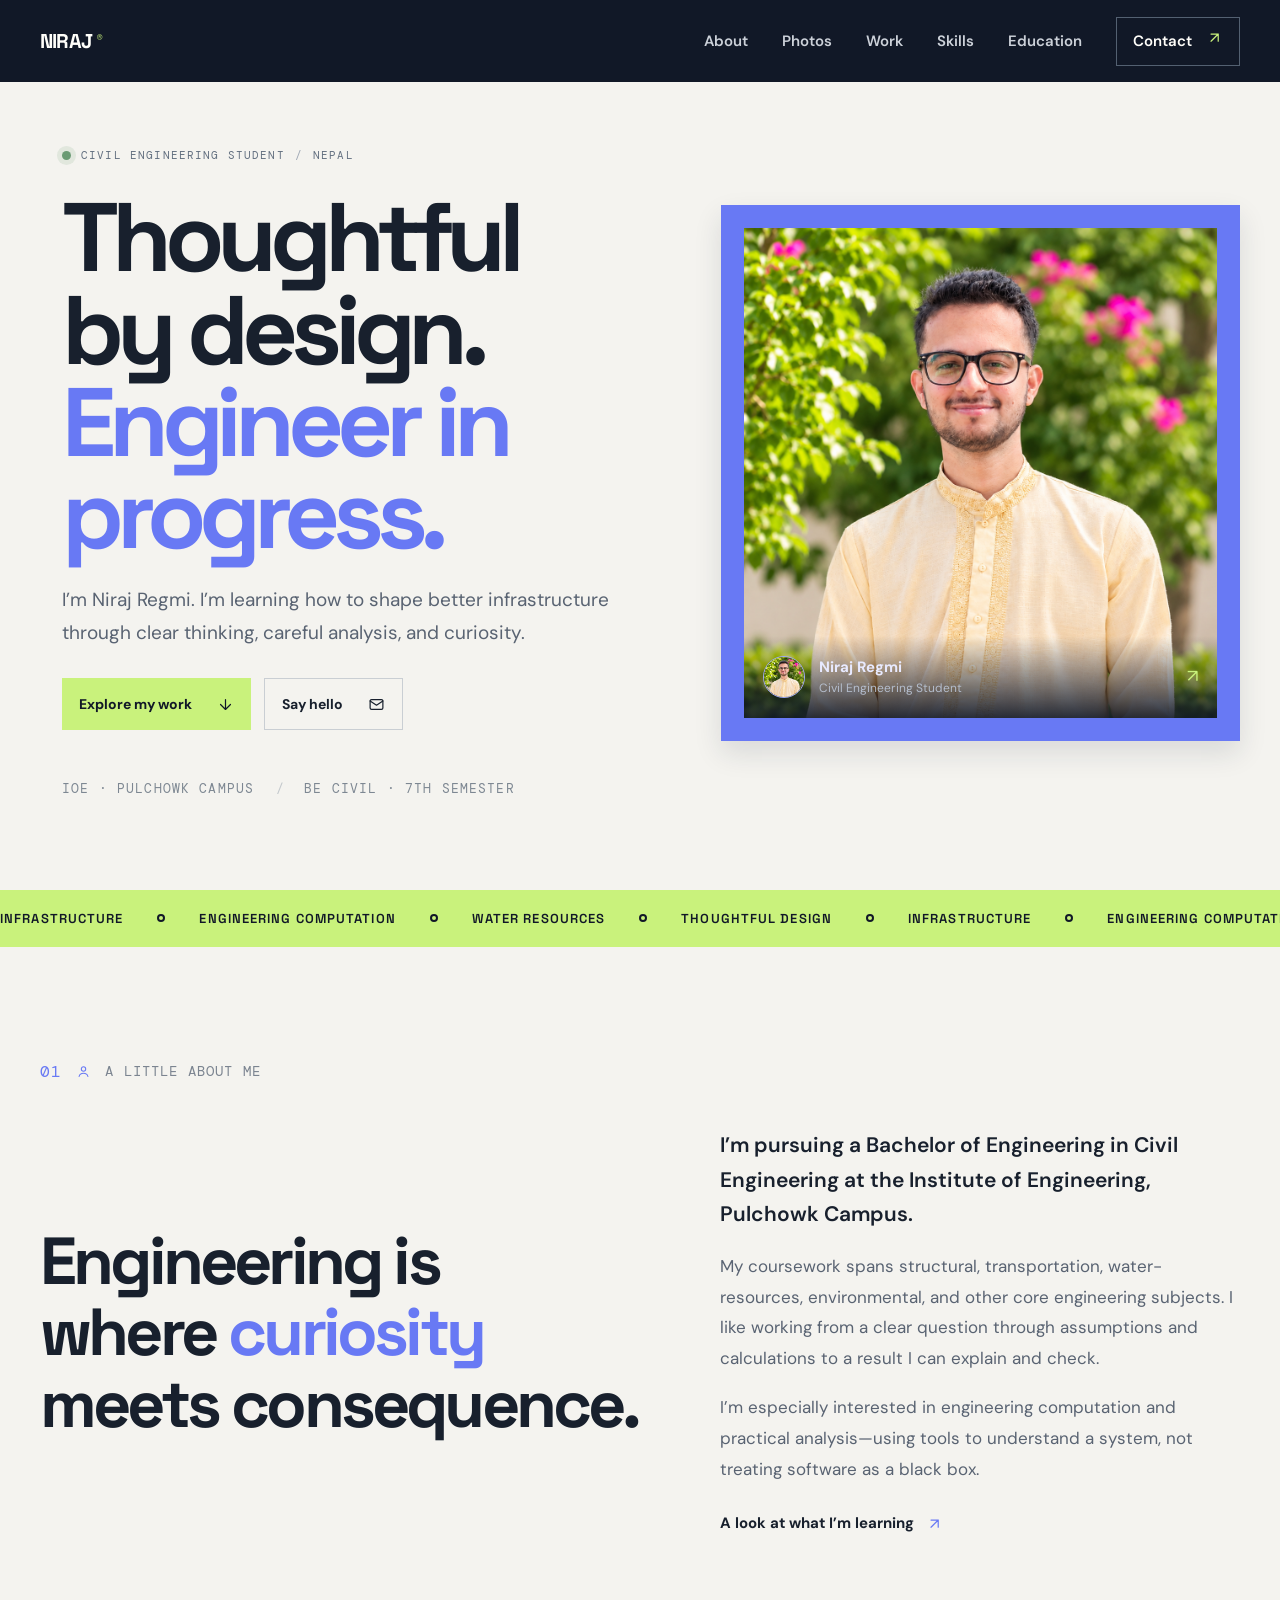
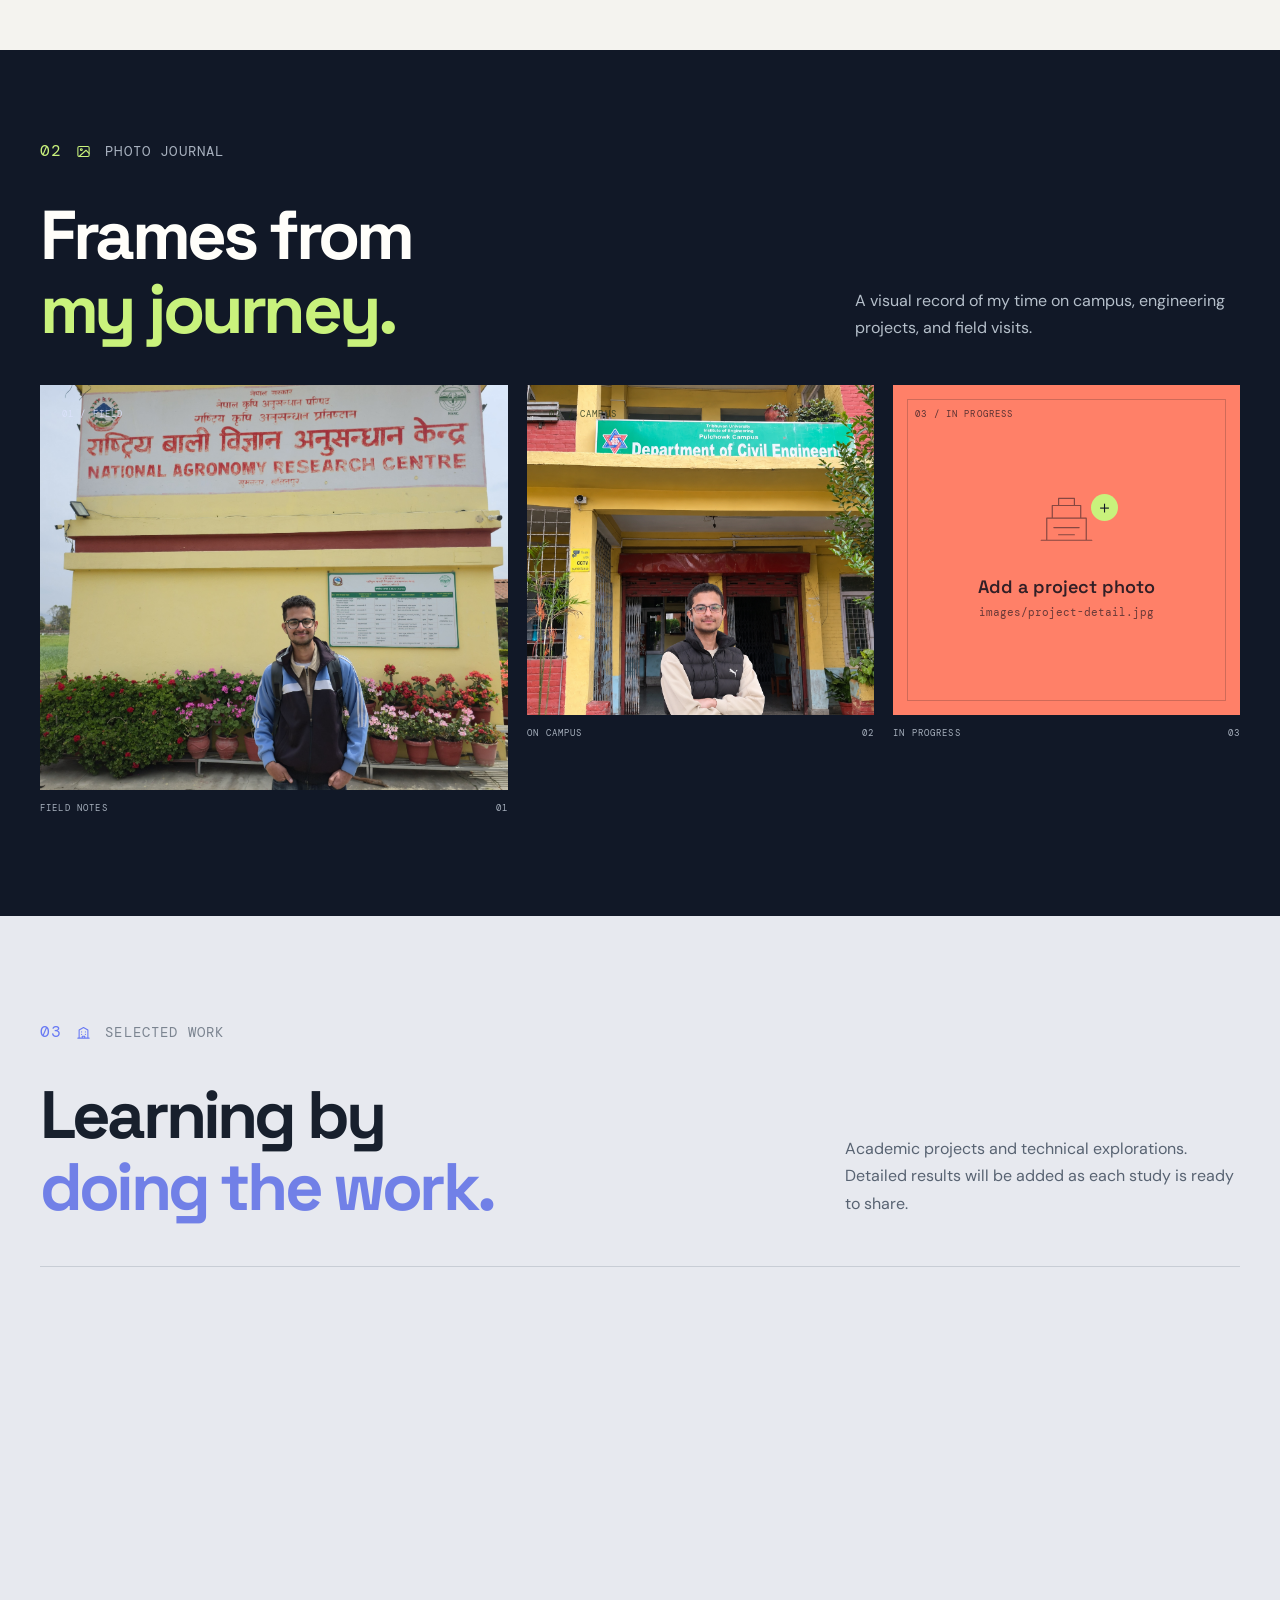
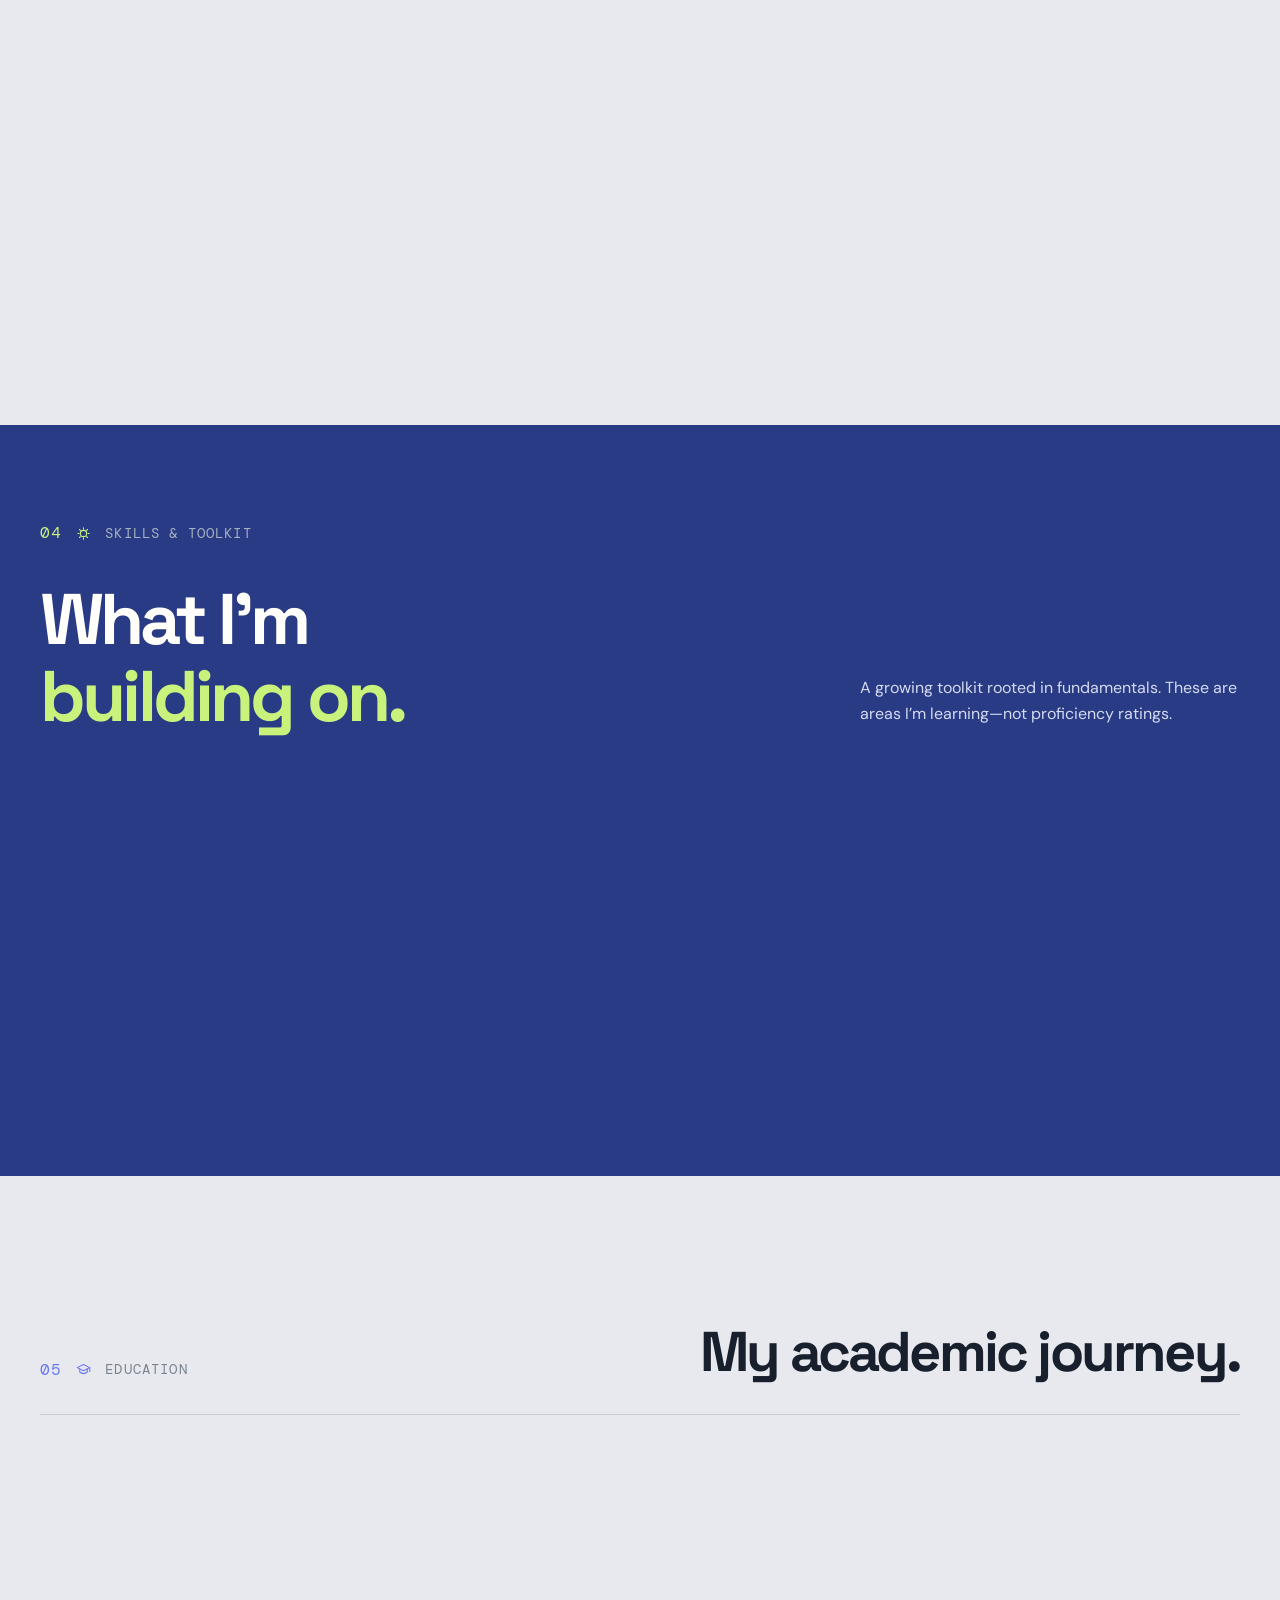
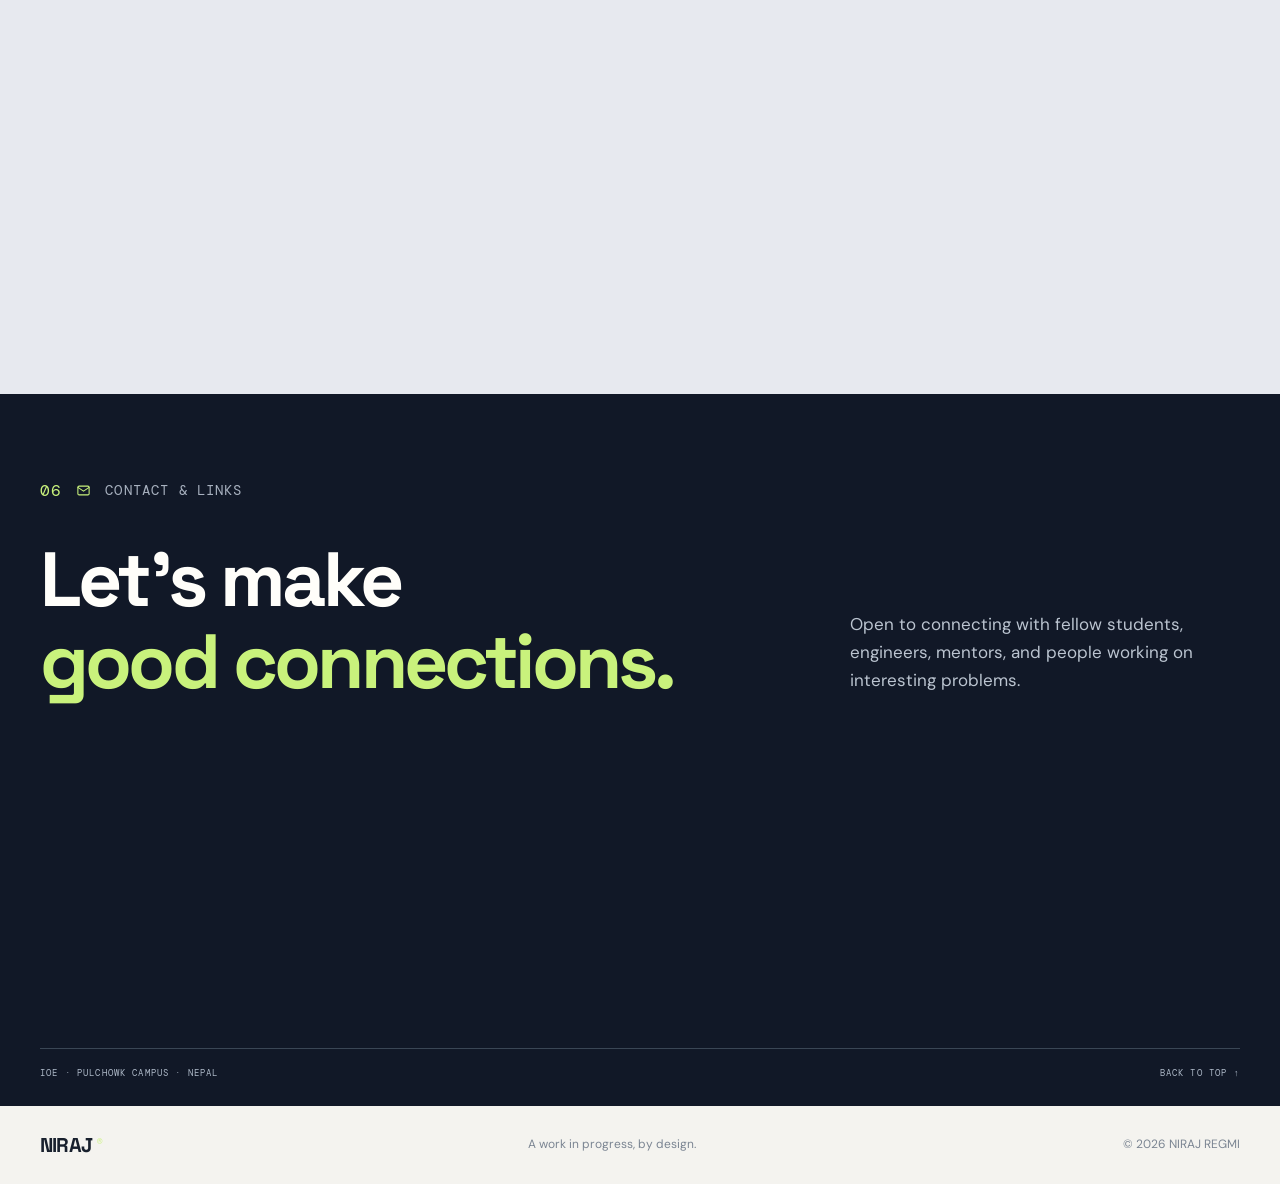
==== index.html @ 00087b4b "CV status corrected" ====
<!doctype html>
<html lang="en">
<head>
  <meta charset="utf-8">
  <meta name="viewport" content="width=device-width, initial-scale=1">
  <meta name="theme-color" content="#111827">
  <meta name="description" content="Niraj Regmi — Civil Engineering undergraduate at IOE Pulchowk Campus. Explore his studies, skills, and engineering interests.">
  <title>Niraj Regmi — Civil Engineering Portfolio</title>
  <link rel="preconnect" href="https://fonts.googleapis.com">
  <link rel="preconnect" href="https://fonts.gstatic.com" crossorigin>
  <link href="https://fonts.googleapis.com/css2?family=DM+Mono:wght@400;500&family=DM+Sans:wght@400;500;600;700&family=Space+Grotesk:wght@400;500;600;700&display=swap" rel="stylesheet">
  <link rel="stylesheet" href="style.css">
</head>
<body>
  <header class="site-header">
    <nav class="nav shell" aria-label="Main navigation">
      <a class="brand" href="#top" aria-label="Niraj Regmi home">NIRAJ<span>®</span></a>
      <button class="menu-toggle" type="button" aria-label="Open navigation" aria-expanded="false" aria-controls="nav-links">
        <span></span><span></span>
      </button>
      <div class="nav-links" id="nav-links">
        <a href="#about">About</a>
        <a href="#photos">Photos</a>
        <a href="#work">Work</a>
        <a href="#skills">Skills</a>
        <a href="#education">Education</a>
        <a class="nav-contact" href="#contact">Contact
          <svg class="ui-icon" viewBox="0 0 24 24" aria-hidden="true" focusable="false"><path d="M7 17 17 7M7 7h10v10"/></svg>
        </a>
      </div>
    </nav>
  </header>

  <main id="top">
    <section class="hero shell">
      <div class="hero-content">
        <p class="eyebrow"><span class="availability-dot"></span> CIVIL ENGINEERING STUDENT <span class="eyebrow-slash">/</span> NEPAL</p>
        <h1>Thoughtful<br>by design.<br><span>Engineer in<br>progress.</span></h1>
        <p class="hero-description">I’m Niraj Regmi. I’m learning how to shape better infrastructure through clear thinking, careful analysis, and curiosity.</p>
        <div class="hero-buttons">
          <a class="button button-accent" href="#work">Explore my work
            <svg class="ui-icon" viewBox="0 0 24 24" aria-hidden="true" focusable="false"><path d="M12 5v14m-7-7 7 7 7-7"/></svg>
          </a>
          <a class="button button-outline" href="mailto:nirajregmi2035@gmail.com">Say hello
            <svg class="ui-icon" viewBox="0 0 24 24" aria-hidden="true" focusable="false"><rect x="3" y="5" width="18" height="14" rx="2"/><path d="m3 7 9 6 9-6"/></svg>
          </a>
        </div>
        <div class="hero-location"><span>IOE · PULCHOWK CAMPUS</span><span>BE CIVIL · 7TH SEMESTER</span></div>
      </div>

      <a class="portrait-card" href="#contact" aria-label="Contact Niraj Regmi">
        <div class="portrait-frame" data-photo-frame="portrait">
          <img class="portrait-image" data-photo="portrait" alt="Portrait of Niraj Regmi">
          <div class="portrait-art" aria-hidden="true">
            <svg viewBox="0 0 360 420" fill="none" xmlns="http://www.w3.org/2000/svg">
              <circle cx="180" cy="142" r="67" stroke="currentColor" stroke-width="2"/>
              <path d="M75 354C83 278 123 240 180 240C237 240 277 278 285 354" stroke="currentColor" stroke-width="2"/>
              <path d="M55 355H305" stroke="currentColor" stroke-opacity=".35"/>
              <path d="M180 44V17M180 403V376M82 142H55M305 142H278" stroke="#C9F27C" stroke-width="2"/>
              <circle cx="180" cy="142" r="94" stroke="currentColor" stroke-opacity=".18"/>
              <path d="M104 311L256 311M118 281L242 281" stroke="currentColor" stroke-opacity=".35"/>
            </svg>
          </div>
          <div class="portrait-caption">
            <img class="portrait-avatar" data-avatar alt="" aria-hidden="true">
            <span class="portrait-initials">NR</span>
            <div><strong data-photo-caption-title>Put your photo here</strong><small data-photo-caption-description>Replace this frame with your portrait</small></div>
            <span class="caption-arrow" aria-hidden="true">↗</span>
          </div>
        </div>
        <div class="portrait-footer" aria-hidden="true"></div>
      </a>
    </section>

    <section class="ticker" aria-label="Areas of interest">
      <div class="ticker-track">
        <span>INFRASTRUCTURE</span><i></i><span>ENGINEERING COMPUTATION</span><i></i><span>WATER RESOURCES</span><i></i><span>THOUGHTFUL DESIGN</span><i></i><span>INFRASTRUCTURE</span><i></i><span>ENGINEERING COMPUTATION</span><i></i>
      </div>
    </section>

    <section class="section about-section shell" id="about">
      <div class="section-kicker"><span>01</span><svg class="ui-icon section-kicker-icon" viewBox="0 0 24 24" aria-hidden="true" focusable="false"><circle cx="12" cy="8" r="3.5"/><path d="M5 20c.7-3.4 3.1-5.2 7-5.2s6.3 1.8 7 5.2"/></svg> A LITTLE ABOUT ME</div>
      <div class="about-grid">
        <h2>Engineering is<br>where <span>curiosity</span><br>meets consequence.</h2>
        <div class="about-copy">
          <p class="about-lead">I’m pursuing a Bachelor of Engineering in Civil Engineering at the Institute of Engineering, Pulchowk Campus.</p>
          <p>My coursework spans structural, transportation, water-resources, environmental, and other core engineering subjects. I like working from a clear question through assumptions and calculations to a result I can explain and check.</p>
          <p>I’m especially interested in engineering computation and practical analysis—using tools to understand a system, not treating software as a black box.</p>
          <a class="text-link" href="#skills">A look at what I’m learning
            <svg class="ui-icon" viewBox="0 0 24 24" aria-hidden="true" focusable="false"><path d="M7 7h10v10M17 7 7 17"/></svg>
          </a>
        </div>
      </div>
    </section>

    <section class="photo-section" id="photos">
      <div class="shell photo-section-inner">
        <div class="section-kicker section-kicker-light"><span>02</span><svg class="ui-icon section-kicker-icon" viewBox="0 0 24 24" aria-hidden="true" focusable="false"><rect x="3" y="4" width="18" height="16" rx="2"/><circle cx="8.5" cy="9" r="1.5"/><path d="m21 15-5-5L5 20"/></svg> PHOTO JOURNAL</div>
        <div class="photo-heading">
          <h2>Frames from<br><em>my journey.</em></h2>
          <p>A visual record of my time on campus, engineering projects, and field visits.</p>
        </div>
        <div class="photo-grid">
          <figure class="photo-slot photo-slot-large">
            <div class="photo-placeholder photo-blue">
              <img class="gallery-image" data-photo="field" alt="Civil engineering field or site visit">
              <span class="slot-number">01 / FIELD</span>
              <svg viewBox="0 0 100 100" aria-hidden="true"><path d="M18 72h64M28 72V45l22-17 22 17v27M39 72V54h22v18" /><circle cx="72" cy="32" r="8" /></svg>
              <span class="add-photo">＋</span>
              <strong>Add a field or site photo</strong>
              <small>images/field-visit.jpg</small>
            </div>
            <figcaption><span>FIELD NOTES</span><span>01</span></figcaption>
          </figure>
          <figure class="photo-slot">
            <div class="photo-placeholder photo-lime">
              <img class="gallery-image" data-photo="campus" alt="Pulchowk Campus">
              <span class="slot-number">02 / CAMPUS</span>
              <svg viewBox="0 0 100 100" aria-hidden="true"><path d="M16 42 50 22l34 20M23 43v34h54V43M38 77V53h24v24M31 49h.1M69 49h.1" /></svg>
              <span class="add-photo">＋</span>
              <strong>Add a campus photo</strong>
              <small>images/campus.jpg</small>
            </div>
            <figcaption><span>ON CAMPUS</span><span>02</span></figcaption>
          </figure>
          <figure class="photo-slot">
            <div class="photo-placeholder photo-coral">
              <img class="gallery-image" data-photo="project" alt="Civil engineering project in progress">
              <span class="slot-number">03 / IN PROGRESS</span>
              <svg viewBox="0 0 100 100" aria-hidden="true"><path d="M18 75h64M25 75V47h50v28M32 47V31h36v16M40 31v-9h20v9M34 59h32M40 68h20" /></svg>
              <span class="add-photo">＋</span>
              <strong>Add a project photo</strong>
              <small>images/project-detail.jpg</small>
            </div>
            <figcaption><span>IN PROGRESS</span><span>03</span></figcaption>
          </figure>
        </div>
      </div>
    </section>

    <section class="work-section" id="work">
      <div class="section shell">
        <div class="section-kicker"><span>03</span><svg class="ui-icon section-kicker-icon" viewBox="0 0 24 24" aria-hidden="true" focusable="false"><path d="M3 21h18M5 21V8l7-4 7 4v13M9 11h.01M15 11h.01M9 15h.01M15 15h.01M10 21v-3h4v3"/></svg> SELECTED WORK</div>
        <div class="work-heading">
          <h2>Learning by<br><span>doing the work.</span></h2>
          <p>Academic projects and technical explorations. Detailed results will be added as each study is ready to share.</p>
        </div>
        <div class="project-list" id="project-list"></div>
      </div>
    </section>

    <section class="skills-section" id="skills">
      <div class="shell skills-inner">
        <div class="section-kicker section-kicker-light"><span>04</span><svg class="ui-icon section-kicker-icon" viewBox="0 0 24 24" aria-hidden="true" focusable="false"><path d="M12 3v2m0 14v2M3 12h2m14 0h2M5.6 5.6 7 7m10 10 1.4 1.4m0-12.8L17 7M7 17l-1.4 1.4"/><circle cx="12" cy="12" r="5"/></svg> SKILLS &amp; TOOLKIT</div>
        <div class="skills-heading">
          <h2>What I’m<br><em>building on.</em></h2>
          <p>A growing toolkit rooted in fundamentals. These are areas I’m learning—not proficiency ratings.</p>
        </div>
        <div class="skills-grid">
          <article class="skill-card"><span class="skill-index">01 / DISCIPLINES</span><h3><svg class="ui-icon" viewBox="0 0 24 24" aria-hidden="true" focusable="false"><path d="M3 21h18M5 21V8l7-4 7 4v13M9 11h.01M15 11h.01M9 15h.01M15 15h.01M10 21v-3h4v3"/></svg>Engineering</h3><ul><li>Structural</li><li>Transportation</li><li>Hydrology &amp; water supply</li><li>Environmental</li><li>Surveying</li></ul></article>
          <article class="skill-card"><span class="skill-index">02 / DIGITAL</span><h3><svg class="ui-icon" viewBox="0 0 24 24" aria-hidden="true" focusable="false"><rect x="3" y="4" width="18" height="13" rx="2"/><path d="M8 21h8m-4-4v4M7 8h10"/></svg>Tools &amp; computation</h3><ul><li>Python fundamentals</li><li>Numerical methods</li><li>Excel</li><li>Data handling &amp; graphs</li></ul></article>
          <article class="skill-card"><span class="skill-index">03 / PRACTICE</span><h3><svg class="ui-icon" viewBox="0 0 24 24" aria-hidden="true" focusable="false"><path d="M4 4h16v16H4zM8 8h8M8 12h8M8 16h4"/></svg>Analysis &amp; communication</h3><ul><li>Engineering calculations</li><li>Problem-solving workflows</li><li>Technical &amp; lab reports</li><li>LaTeX</li></ul></article>
        </div>
      </div>
    </section>

    <section class="education-section" id="education">
      <div class="education-content shell">
        <div class="education-heading">
          <div class="section-kicker"><span>05</span><svg class="ui-icon section-kicker-icon" viewBox="0 0 24 24" aria-hidden="true" focusable="false"><path d="m2 9 10-5 10 5-10 5L2 9Z"/><path d="M6 11v5c3.5 3 8.5 3 12 0v-5M22 9v6"/></svg> EDUCATION</div>
          <h2>My academic journey.</h2>
        </div>
        <div class="education-list">
          <article class="education-row">
            <span class="education-mark mark-ioe" aria-hidden="true">IOE</span>
            <div class="education-details">
              <h3>Institute of Engineering (IOE), Pulchowk Campus</h3>
              <p>Bachelor of Engineering (BE), Civil Engineering</p>
              <span class="education-school">Tribhuvan University · Nepal</span>
              <span class="education-tag">ENGINEERING</span>
            </div>
            <span class="education-date">DEC 2023 — PRESENT</span>
          </article>
          <article class="education-row">
            <span class="education-mark mark-arniko" aria-hidden="true">NEB</span>
            <div class="education-details">
              <h3>Arniko College, Biratnagar</h3>
              <p>+2 Science · Computer Science</p>
              <span class="education-school">Grade: A+ · GPA: 3.86/4.00</span>
            </div>
            <span class="education-date">2021 — 2023</span>
          </article>
          <article class="education-row">
            <span class="education-mark mark-modern" aria-hidden="true">NEB</span>
            <div class="education-details">
              <h3>Modern Era English School</h3>
              <p>Secondary Education Examination (SEE)</p>
              <span class="education-school">Grade: A+ · GPA: 4.00/4.00</span>
            </div>
            <span class="education-date">CLASS OF 2021</span>
          </article>
        </div>
      </div>
    </section>

    <section class="contact-section" id="contact">
      <div class="shell contact-inner">
        <div class="section-kicker section-kicker-light"><span>06</span><svg class="ui-icon section-kicker-icon" viewBox="0 0 24 24" aria-hidden="true" focusable="false"><rect x="3" y="5" width="18" height="14" rx="2"/><path d="m3 7 9 6 9-6"/></svg> CONTACT &amp; LINKS</div>
        <div class="contact-heading">
          <h2>Let’s make<br><em>good connections.</em></h2>
          <p>Open to connecting with fellow students, engineers, mentors, and people working on interesting problems.</p>
        </div>
        <div class="contact-grid">
          <a class="contact-card email-card" href="mailto:nirajregmi2035@gmail.com">
            <svg class="ui-icon contact-icon" viewBox="0 0 24 24" aria-hidden="true" focusable="false"><rect x="3" y="5" width="18" height="14" rx="2"/><path d="m3 7 9 6 9-6"/></svg>
            <span class="contact-kind">EMAIL ME</span><strong>nirajregmi2035@gmail.com</strong><span class="contact-arrow" aria-hidden="true">↗</span>
          </a>
          <a class="contact-card link-slot" data-profile-link="linkedin" aria-disabled="true">
            <svg class="ui-icon ui-icon-filled contact-icon contact-icon-linkedin" viewBox="0 0 24 24" aria-hidden="true" focusable="false"><path d="M20.45 20.45h-3.56v-5.57c0-1.33-.02-3.04-1.85-3.04-1.85 0-2.13 1.44-2.13 2.94v5.67H9.35V9h3.42v1.56h.05c.48-.9 1.64-1.85 3.38-1.85 3.61 0 4.28 2.37 4.28 5.46v6.28ZM5.34 7.43a2.06 2.06 0 1 1 0-4.12 2.06 2.06 0 0 1 0 4.12ZM7.12 20.45H3.56V9h3.56v11.45ZM22.22 0H1.77C.79 0 0 .77 0 1.72v20.56C0 23.23.79 24 1.77 24h20.44c.98 0 1.78-.77 1.78-1.72V1.72C24 .77 23.2 0 22.22 0Z"/></svg>
            <span class="contact-kind">LINKEDIN</span><strong>Niraj Regmi</strong><small>Open LinkedIn profile</small>
            <span class="contact-arrow" aria-hidden="true"><svg class="ui-icon" viewBox="0 0 24 24" focusable="false"><path d="M7 17 17 7M7 7h10v10"/></svg></span>
          </a>
          <a class="contact-card link-slot" data-profile-link="facebook" aria-disabled="true">
            <svg class="ui-icon ui-icon-filled contact-icon contact-icon-facebook" viewBox="0 0 24 24" aria-hidden="true" focusable="false"><path d="M13.5 21v-8.2h2.8l.4-3.2h-3.2V7.5c0-.9.3-1.5 1.6-1.5h1.7V3.1c-.3 0-1.4-.1-2.6-.1-2.6 0-4.4 1.6-4.4 4.5V9.9H7v3h2.9V21h3.6Z"/></svg>
            <span class="contact-kind">FACEBOOK</span><strong>Niraj Regmi</strong><small>Open Facebook profile</small>
            <span class="contact-arrow" aria-hidden="true"><svg class="ui-icon" viewBox="0 0 24 24" focusable="false"><path d="M7 17 17 7M7 7h10v10"/></svg></span>
          </a>
          <a class="contact-card link-slot" data-profile-link="resume" aria-disabled="true">
            <svg class="ui-icon contact-icon" viewBox="0 0 24 24" aria-hidden="true" focusable="false"><path d="M6 3h8l4 4v14H6z"/><path d="M14 3v5h5M9 13h6m-6 4h6"/></svg>
            <span class="contact-kind">RESUME / CV</span><strong>Coming soon</strong><small>My CV is currently in progress</small>
            <span class="contact-arrow" aria-hidden="true"><svg class="ui-icon" viewBox="0 0 24 24" focusable="false"><path d="M7 17 17 7M7 7h10v10"/></svg></span>
          </a>
        </div>
        <div class="contact-bottom"><span>IOE · PULCHOWK CAMPUS · NEPAL</span><a href="#top">BACK TO TOP ↑</a></div>
      </div>
    </section>
  </main>

  <footer class="footer shell">
    <a class="brand" href="#top">NIRAJ<span>®</span></a>
    <span>A work in progress, by design.</span>
    <span>© <span id="year"></span> NIRAJ REGMI</span>
  </footer>

  <dialog class="project-dialog" id="project-dialog" aria-labelledby="dialog-title">
    <button class="dialog-close" type="button" aria-label="Close project details">×</button>
    <span class="dialog-kicker" id="dialog-category">PROJECT</span>
    <h2 id="dialog-title"></h2>
    <p id="dialog-description"></p>
    <div class="dialog-details" id="dialog-details"></div>
    <p class="dialog-note">This is an academic portfolio category. Supporting documents and verified project details will be added when ready.</p>
  </dialog>
  <dialog class="photo-dialog" id="photo-dialog" aria-label="Photo viewer">
    <button class="dialog-close photo-dialog-close" type="button" aria-label="Close photo viewer">×</button>
    <div class="photo-dialog-content">
      <img id="photo-dialog-image" alt="">
      <a id="photo-original-link" href="" target="_blank" rel="noopener noreferrer">Open original at full size ↗</a>
    </div>
  </dialog>
  <script src="portfolio-data.js"></script>
  <script src="script.js"></script>
</body>
</html>
---- style.css ----
:root {
  color-scheme: light;
  --paper: #f4f3ef;
  --white: #fffefa;
  --ink: #18202d;
  --muted: #596372;
  --line: #d7dbe0;
  --night: #111827;
  --night-soft: #1c2637;
  --blue: #6879f4;
  --lime: #c9f27c;
  --coral: #ff8068;
  --sans: "DM Sans", sans-serif;
  --display: "Space Grotesk", sans-serif;
  --mono: "DM Mono", monospace;
}

* { box-sizing: border-box; }
html { scroll-behavior: smooth; scroll-padding-top: 78px; }
body { margin: 0; color: var(--ink); background: var(--paper); font: 18px/1.65 var(--sans); }
a { color: inherit; text-decoration: none; }
button { font: inherit; }
.ui-icon { width: 1.15em; height: 1.15em; flex: 0 0 auto; fill: none; stroke: currentColor; stroke-width: 1.7; stroke-linecap: round; stroke-linejoin: round; }
.ui-icon-filled { fill: currentColor; stroke: none; }
::selection { color: var(--night); background: var(--lime); }
.shell { width: min(1240px, calc(100% - 80px)); margin-inline: auto; }

.site-header { position: sticky; z-index: 20; top: 0; height: 82px; color: var(--white); background: var(--night); }
.nav { display: flex; height: 100%; align-items: center; justify-content: space-between; }
.brand { font: 700 20px/1 var(--display); letter-spacing: -.8px; }
.brand span { margin-left: 5px; color: var(--lime); font: 500 9px var(--mono); vertical-align: top; }
.nav-links { display: flex; align-items: center; gap: 34px; font-size: 15px; font-weight: 600; }
.nav-links > a:not(.nav-contact) { color: #ccd1d9; transition: color .2s ease; }
.nav-links > a:not(.nav-contact):hover { color: var(--lime); }
.nav-contact { padding: 11px 16px; border: 1px solid #536071; transition: background .2s ease, color .2s ease; }
.nav-contact .ui-icon { margin-left: 10px; color: var(--lime); }
.nav-contact:hover { color: var(--night); background: var(--lime); }
.menu-toggle { display: none; }

.hero { position: relative; display: grid; min-height: 715px; grid-template-columns: 1fr .83fr; align-items: center; gap: 55px; padding-top: 64px; padding-bottom: 90px; }
.hero-content { padding-left: 22px; }
.eyebrow, .hero-location, .section-kicker, .slot-number, .photo-slot figcaption, .project-number, .project-type, .skill-index, .education-date, .contact-kind, .contact-bottom { font-family: var(--mono); letter-spacing: 1.15px; }
.eyebrow { display: flex; flex-wrap: wrap; align-items: center; gap: 10px; margin: 0; color: #637080; font-size: 11px; }
.availability-dot { width: 9px; height: 9px; border-radius: 50%; background: #6b9b74; box-shadow: 0 0 0 5px rgba(107, 155, 116, .14); }
.eyebrow-slash { color: #a0a9b5; }
.hero h1 { margin: 27px 0 22px; font: 700 clamp(63px, 7.6vw, 101px)/.95 var(--display); letter-spacing: -7.2px; }
.hero h1 span { color: var(--blue); }
.hero-description { max-width: 555px; color: var(--muted); font-size: 19px; line-height: 1.75; }
.hero-buttons { display: flex; flex-wrap: wrap; gap: 13px; margin-top: 29px; }
.button { display: inline-flex; min-height: 52px; align-items: center; justify-content: space-between; gap: 25px; padding: 13px 17px; font-size: 14px; font-weight: 700; transition: background .2s, color .2s, transform .2s; }
.button .ui-icon { width: 17px; height: 17px; }
.button-accent { color: var(--night); background: var(--lime); }
.button-accent:hover { transform: translateY(-2px); background: #d7ffa0; }
.button-outline { border: 1px solid #c9ced3; }
.button-outline:hover { color: var(--white); background: var(--night); }
.hero-location { display: flex; flex-wrap: wrap; gap: 22px; margin-top: 48px; color: #7d8792; font-size: 13px; }
.hero-location span + span::before { margin-right: 19px; color: #c3c8cc; content: "/"; }
.portrait-card { --portrait-gutter: 23px; position: relative; display: block; padding: var(--portrait-gutter) var(--portrait-gutter) 0; background: var(--blue); box-shadow: 0 12px 26px rgba(27, 38, 58, .12); transition: transform .3s ease, box-shadow .3s ease; }
.portrait-card:hover { transform: translateY(-7px) rotateX(1deg); box-shadow: 0 24px 42px rgba(27, 38, 58, .23); }
.portrait-card:focus-visible { outline: 3px solid var(--night); outline-offset: 5px; }
.portrait-frame { position: relative; min-height: 490px; display: flex; flex-direction: column; overflow: hidden; color: #e8eaff; background: var(--night-soft); }
.portrait-image { position: absolute; z-index: 0; inset: 0; width: 100%; height: 100%; object-fit: cover; object-position: center top; opacity: 0; transition: opacity .25s ease, transform .55s ease; }
.portrait-frame.has-photo .portrait-image { opacity: 1; }
.portrait-card:hover .portrait-image { transform: scale(1.035); }
.portrait-art { position: relative; z-index: 1; height: 345px; display: grid; place-items: center; color: #7383ef; background-image: linear-gradient(rgba(179, 187, 255, .08) 1px, transparent 1px), linear-gradient(90deg, rgba(179, 187, 255, .08) 1px, transparent 1px); background-size: 27px 27px; }
.portrait-art svg { width: min(76%, 290px); height: 100%; }
.portrait-frame.has-photo .portrait-art { background: none; }
.portrait-frame.has-photo .portrait-art svg { visibility: hidden; }
.portrait-caption { position: relative; z-index: 1; }
.portrait-caption { display: flex; min-height: 82px; align-items: center; gap: 14px; margin-top: auto; padding: 12px 19px; background: #202b3d; }
.portrait-frame.has-photo .portrait-caption { background: linear-gradient(transparent, rgba(17, 24, 39, .9)); }
.portrait-initials, .portrait-avatar { width: 42px; height: 42px; display: grid; flex: 0 0 auto; place-items: center; border: 1px solid #9fa9f8; border-radius: 50%; }
.portrait-initials { color: var(--lime); font: 600 14px var(--display); }
.portrait-avatar { display: none; object-fit: cover; object-position: center top; }
.portrait-avatar.is-loaded { display: block; }
.portrait-avatar.is-loaded + .portrait-initials { display: none; }
.portrait-caption div { display: flex; flex: 1; flex-direction: column; }
.portrait-caption strong { font-size: 15px; }
.portrait-caption small { color: #b4bdcc; font-size: 12px; }
.caption-arrow { color: var(--lime); font-size: 18px; transition: transform .2s ease; }
.portrait-card:hover .caption-arrow { transform: translate(2px, -2px); }
.portrait-footer { height: var(--portrait-gutter); }

.ticker { overflow: hidden; color: var(--night); background: var(--lime); }
.ticker-track { display: flex; width: max-content; min-height: 57px; align-items: center; gap: 34px; animation: ticker-scroll 38s linear infinite; }
.ticker-track span { font: 600 13px var(--display); letter-spacing: 1.1px; }
.ticker-track i { width: 8px; height: 8px; border: 2px solid var(--night); border-radius: 50%; }
@keyframes ticker-scroll { to { transform: translateX(-50%); } }

.section { padding-top: 112px; padding-bottom: 112px; }
.section-kicker { display: flex; align-items: center; gap: 14px; color: #7b8490; font-size: 14px; }
.section-kicker span { color: var(--blue); font-size: 16px; }
.section-kicker-icon { width: 15px; height: 15px; color: var(--blue); }
.about-grid { display: grid; grid-template-columns: 1.08fr .92fr; gap: 70px; align-items: center; margin-top: 43px; }
.about-grid h2, .photo-heading h2, .work-heading h2, .skills-heading h2, .contact-heading h2 { margin: 0; font: 700 clamp(43px, 5.2vw, 68px)/1.07 var(--display); letter-spacing: -3.8px; }
.about-grid h2 span { color: var(--blue); }
.about-copy p { margin: 0 0 19px; color: var(--muted); font-size: 17px; line-height: 1.8; }
.about-copy .about-lead { color: var(--ink); font-size: 21px; font-weight: 600; line-height: 1.65; }
.text-link { display: inline-flex; gap: 12px; align-items: center; margin-top: 8px; color: var(--ink); font-size: 15px; font-weight: 700; }
.text-link .ui-icon { color: var(--blue); }

.photo-section { color: var(--white); background: var(--night); }
.photo-section-inner { padding-top: 88px; padding-bottom: 100px; }
.section-kicker-light { color: #a8b1bf; }
.section-kicker-light span { color: var(--lime); }
.section-kicker-light .section-kicker-icon { color: var(--lime); }
.photo-heading { display: flex; justify-content: space-between; gap: 40px; align-items: end; margin: 35px 0 38px; }
.photo-heading h2 { font-size: clamp(45px, 5.4vw, 70px); }
.photo-heading h2 em, .skills-heading h2 em, .contact-heading h2 em { color: var(--lime); font-style: normal; }
.photo-heading p { max-width: 385px; margin: 0 0 6px; color: #b5bfca; font-size: 16px; line-height: 1.7; }
.photo-grid { display: grid; grid-template-columns: 1.35fr 1fr 1fr; gap: 19px; align-items: start; }
.photo-slot { min-width: 0; margin: 0; }
.photo-placeholder { position: relative; min-height: 330px; display: flex; flex-direction: column; align-items: center; justify-content: center; overflow: hidden; text-align: center; }
.photo-slot-large .photo-placeholder { min-height: 405px; }
.gallery-image { position: absolute; z-index: 0; inset: 0; width: 100%; height: 100%; object-fit: cover; opacity: 0; transition: opacity .25s ease; }
.photo-placeholder.has-photo .gallery-image { opacity: 1; }
.photo-placeholder.has-photo > :not(.gallery-image):not(.slot-number) { visibility: hidden; }
.photo-placeholder.has-photo { cursor: zoom-in; }
.photo-placeholder.has-photo:focus-visible { outline: 3px solid var(--lime); outline-offset: 3px; }
.photo-placeholder.has-photo .slot-number { z-index: 1; }
.photo-blue { color: #dfe4ff; background: #3944a4; }
.photo-lime { color: #28341a; background: #c9f27c; }
.photo-coral { color: #321f26; background: #ff8068; }
.photo-placeholder::before { position: absolute; inset: 14px; content: ""; border: 1px solid currentColor; opacity: .23; }
.slot-number { position: absolute; top: 22px; left: 22px; font-size: 9px; opacity: .8; }
.photo-placeholder svg { width: 79px; height: 79px; margin-bottom: 15px; fill: none; stroke: currentColor; stroke-linecap: round; stroke-linejoin: round; stroke-width: 1.5; opacity: .58; }
.photo-slot-large .photo-placeholder svg { width: 93px; height: 93px; }
.add-photo { position: absolute; top: calc(50% - 56px); left: calc(50% + 24px); width: 27px; height: 27px; display: grid; place-items: center; border-radius: 50%; color: var(--night); background: var(--lime); font: 17px var(--sans); }
.photo-placeholder strong { padding: 0 12px; font: 600 18px var(--display); }
.photo-placeholder small { margin-top: 7px; font: 11px var(--mono); opacity: .72; }
.photo-slot figcaption { display: flex; justify-content: space-between; padding-top: 11px; color: #a7b0bd; font-size: 9px; }

.work-section { background: #e7e9ef; }
.work-section .section { padding-top: 103px; padding-bottom: 106px; }
.work-heading { display: flex; justify-content: space-between; align-items: end; gap: 45px; margin: 35px 0 42px; }
.work-heading h2 { font-size: clamp(44px, 5.3vw, 67px); }
.work-heading h2 span { color: #7180e7; }
.work-heading p { max-width: 395px; margin: 0 0 7px; color: #586372; font-size: 16px; line-height: 1.7; }
.project-list { border-top: 1px solid #c8cdd5; }
.project-row { display: grid; grid-template-columns: 48px 112px minmax(0, 1fr) 52px; gap: 25px; align-items: center; padding: 24px 0; border-bottom: 1px solid #c8cdd5; }
.project-number { align-self: start; padding-top: 10px; color: #78838f; font-size: 11px; }
.project-icon { position: relative; width: 112px; height: 102px; display: grid; place-items: center; overflow: hidden; }
.project-icon span { position: relative; z-index: 1; font: 600 26px var(--display); letter-spacing: -1.5px; }
.project-water { color: #d7f0ff; background: #194b63; }
.project-water::before { position: absolute; width: 75px; height: 75px; border: 1px solid #81b8cc; border-radius: 50%; content: ""; box-shadow: 0 0 0 12px rgba(129, 184, 204, .15); }
.project-traffic { color: #f0f3df; background: #3d493a; }
.project-traffic::before { position: absolute; width: 150px; height: 33px; transform: rotate(-25deg); content: ""; border-block: 1px solid rgba(240, 243, 223, .65); background: #202922; }
.project-compute { color: #e0e6ff; background-color: #3b466b; background-image: radial-gradient(rgba(210, 218, 255, .5) 1px, transparent 1px); background-size: 15px 15px; }
.project-compute span { font-size: 23px; }
.project-drawing { color: #374e39; background: #d3dec9; }
.project-drawing::before { position: absolute; width: 73px; height: 55px; content: ""; border: 1px solid #627e62; background: repeating-linear-gradient(0deg, transparent 0 11px, rgba(55, 78, 57, .15) 11px 12px), repeating-linear-gradient(90deg, transparent 0 11px, rgba(55, 78, 57, .15) 11px 12px); }
.project-drawing span { font: 8px var(--mono); letter-spacing: .5px; }
.project-text { padding: 0 10px; }
.project-type { color: #788291; font-size: 10px; }
.project-text h3 { margin: 5px 0 4px; font: 600 23px/1.3 var(--display); letter-spacing: -.7px; }
.project-text p { max-width: 740px; margin: 0; color: #586372; font-size: 15px; line-height: 1.65; }
.project-button { width: 46px; height: 46px; border: 1px solid #aeb7c2; border-radius: 50%; color: var(--ink); background: transparent; cursor: pointer; transition: color .2s, background .2s, transform .2s; }
.project-button .ui-icon { width: 18px; height: 18px; }
.project-button:hover { transform: rotate(45deg); color: var(--white); background: var(--night); }

.skills-section { color: var(--white); background: #283b84; }
.skills-inner { padding-top: 95px; padding-bottom: 105px; }
.skills-heading { display: flex; justify-content: space-between; align-items: end; gap: 40px; margin: 35px 0 40px; }
.skills-heading h2 { font-size: clamp(46px, 5.6vw, 72px); }
.skills-heading p { max-width: 380px; margin: 0 0 7px; color: #d5daf1; font-size: 16px; }
.skills-grid { display: grid; grid-template-columns: repeat(3, 1fr); gap: 17px; }
.skill-card { min-height: 296px; padding: 25px 26px; border: 1px solid rgba(238, 241, 255, .26); background: rgba(15, 24, 53, .16); }
.skill-index { color: #c4cbed; font-size: 10px; }
.skill-card h3 { display: flex; align-items: center; gap: 11px; margin: 24px 0 13px; font: 600 23px var(--display); }
.skill-card h3 .ui-icon { width: 22px; height: 22px; color: var(--lime); }
.skill-card ul { display: flex; flex-wrap: wrap; gap: 8px; margin: 0; padding: 0; list-style: none; }
.skill-card li { padding: 7px 10px; border: 1px solid rgba(238, 241, 255, .28); color: #f1f2fb; font-size: 13px; }

.education-section { min-height: calc(100vh - 82px); display: flex; align-items: center; padding: 72px 0; background: #e7e9ef; }
.education-content { margin-inline: auto; }
.education-heading { display: flex; align-items: end; justify-content: space-between; margin-bottom: 31px; }
.education-heading h2 { margin: 17px 0 0; font: 700 clamp(38px, 4.5vw, 56px)/1.08 var(--display); letter-spacing: -2.8px; }
.education-list { border-top: 1px solid #c8cdd5; }
.education-row { display: grid; grid-template-columns: 64px minmax(0, 1fr) 175px; gap: 22px; align-items: start; padding: 25px 0; border-bottom: 1px solid #c8cdd5; }
.education-mark { width: 58px; height: 58px; display: grid; place-items: center; border: 1px solid rgba(24, 32, 45, .12); background: #fffefa; font: 700 15px var(--display); letter-spacing: -1px; }
.mark-ioe { color: #394bb0; }
.mark-arniko { color: #498451; }
.mark-modern { color: #b55f4e; }
.education-details h3 { margin: 0 0 5px; font: 600 21px/1.35 var(--display); }
.education-details p { margin: 0; color: #5e6977; font-size: 16px; }
.education-school { display: block; margin-top: 5px; color: #87919d; font-size: 14px; }
.education-tag { display: inline-block; margin-top: 11px; padding: 3px 8px; color: #394bb0; background: #dce1fa; font: 9px var(--mono); letter-spacing: .8px; }
.education-date { padding-top: 5px; color: #78838f; font-size: 11px; text-align: right; }

.contact-section { color: var(--white); background: var(--night); }
.contact-inner { padding-top: 84px; padding-bottom: 26px; }
.contact-heading { display: flex; justify-content: space-between; align-items: end; gap: 40px; margin: 34px 0 39px; }
.contact-heading h2 { font-size: clamp(49px, 6vw, 77px); }
.contact-heading p { max-width: 390px; margin: 0 0 8px; color: #bbc4d0; font-size: 17px; }
.contact-grid { display: grid; grid-template-columns: repeat(2, 1fr); gap: 12px; }
.contact-card { position: relative; min-width: 0; min-height: 120px; display: flex; flex-direction: column; justify-content: center; overflow-wrap: anywhere; padding: 18px 58px 18px 64px; border: 1px solid #475365; background: #182232; }
.contact-icon { position: absolute; top: 50%; left: 20px; width: 26px; height: 26px; color: var(--lime); transform: translateY(-50%); }
.contact-icon-linkedin, .contact-icon-facebook { width: 27px; height: 27px; color: #82aaff; }
.email-card { transition: background .2s, border-color .2s; }
.email-card:hover { border-color: var(--lime); background: #202e40; }
.contact-kind { margin-bottom: 5px; color: #aeb9c8; font-size: 10px; }
.contact-card strong { font: 600 19px var(--display); }
.email-card strong { font-size: 17px; }
.contact-card small { margin-top: 4px; color: #aeb9c8; font-size: 13px; }
.link-slot { border-style: dashed; }
.link-slot strong { color: #e8ebf0; }
.link-slot[aria-disabled="true"] { cursor: default; }
.link-slot:not([aria-disabled="true"]):hover { border-color: var(--lime); background: #202e40; }
.contact-arrow { position: absolute; top: 50%; right: 21px; display: flex; color: var(--lime); transform: translateY(-50%); }
.contact-arrow .ui-icon { width: 20px; height: 20px; }
.contact-bottom { display: flex; justify-content: space-between; margin-top: 54px; padding-top: 17px; border-top: 1px solid #3a4655; color: #aeb9c8; font-size: 9px; }
.contact-bottom a:hover { color: var(--lime); }
.footer { display: flex; min-height: 78px; align-items: center; justify-content: space-between; gap: 15px; color: #7b8592; font-size: 12px; }
.footer .brand { color: var(--ink); }

.project-dialog { position: fixed; width: min(610px, calc(100% - 32px)); max-width: none; max-height: 85vh; padding: 40px; border: 1px solid #d5dae1; color: var(--ink); background: var(--white); box-shadow: 0 25px 90px rgba(12, 19, 36, .34); }
.project-dialog::backdrop { background: rgba(14, 21, 34, .77); backdrop-filter: blur(4px); }
.photo-dialog { position: fixed; width: min(96vw, 1500px); max-width: none; max-height: 96vh; padding: 52px 18px 16px; border: 1px solid #475365; color: var(--white); background: var(--night); box-shadow: 0 25px 90px rgba(12, 19, 36, .55); overflow: auto; }
.photo-dialog::backdrop { background: rgba(14, 21, 34, .88); backdrop-filter: blur(4px); }
.photo-dialog .dialog-close { color: var(--white); }
.photo-dialog-content { display: flex; flex-direction: column; align-items: center; gap: 12px; }
.photo-dialog-content img { display: block; width: auto; height: auto; max-width: 100%; max-height: calc(90vh - 52px); object-fit: contain; }
.photo-original-link { color: var(--lime); font-size: 13px; font-weight: 600; }
.photo-original-link:hover { text-decoration: underline; }
.dialog-close { position: absolute; top: 12px; right: 17px; width: 38px; height: 38px; border: 0; color: var(--muted); background: transparent; font-size: 29px; cursor: pointer; }
.dialog-kicker { color: #6b7785; font: 10px var(--mono); letter-spacing: 1px; }
.project-dialog h2 { margin: 15px 0 10px; font: 600 35px/1.12 var(--display); letter-spacing: -1.4px; }
.project-dialog > p { color: #596574; font-size: 16px; }
.dialog-details { display: grid; grid-template-columns: 1fr 1fr; gap: 11px; margin: 22px 0; }
.dialog-detail { padding: 13px; border: 1px solid var(--line); }
.dialog-detail span { display: block; margin-bottom: 6px; color: #7d8895; font: 10px var(--mono); }
.dialog-detail strong { font-size: 14px; }
.project-dialog .dialog-note { padding-top: 13px; border-top: 1px solid var(--line); font-size: 13px; }
.reveal-ready .reveal { opacity: 0; transform: translateY(15px); transition: opacity .65s ease, transform .65s ease; }
.reveal-ready .reveal.is-visible { opacity: 1; transform: none; }
.reveal-ready .reveal { opacity: 0; transform: translateY(18px); transition: opacity .65s ease, transform .65s ease; }
.reveal-ready .reveal.is-visible { opacity: 1; transform: none; }

@media (max-width: 920px) {
  .shell { width: min(100% - 52px, 760px); }
  .hero { grid-template-columns: 1.04fr .96fr; gap: 25px; min-height: 650px; }
  .hero-content { padding-left: 0; }
  .hero h1 { font-size: clamp(58px, 8vw, 78px); letter-spacing: -5px; }
  .portrait-card { --portrait-gutter: 15px; padding: var(--portrait-gutter) var(--portrait-gutter) 0; }
  .portrait-frame { min-height: 425px; }
  .portrait-art { height: 288px; }
  .about-grid { gap: 35px; }
  .project-row { grid-template-columns: 35px 90px minmax(0, 1fr) 46px; gap: 15px; }
  .project-icon { width: 90px; height: 90px; }
  .skills-grid { gap: 10px; }
  .skill-card { padding: 22px 18px; }
  .education-row { grid-template-columns: 56px minmax(0, 1fr) 145px; gap: 15px; }
  .education-mark { width: 52px; height: 52px; }
  .education-date { font-size: 10px; }
}

@media (max-width: 640px) {
  html { scroll-padding-top: 64px; }
  .shell { width: calc(100% - 40px); }
  .site-header { height: 68px; }
  .menu-toggle { display: flex; width: 42px; height: 42px; flex-direction: column; align-items: center; justify-content: center; gap: 6px; border: 1px solid #465366; background: transparent; cursor: pointer; }
  .menu-toggle span { width: 18px; height: 1px; background: var(--white); transition: transform .2s; }
  .menu-toggle[aria-expanded="true"] span:first-child { transform: translateY(3.5px) rotate(45deg); }
  .menu-toggle[aria-expanded="true"] span:last-child { transform: translateY(-3.5px) rotate(-45deg); }
  .nav-links { position: absolute; top: 67px; right: 0; left: 0; display: flex; max-height: 0; flex-direction: column; align-items: stretch; gap: 0; overflow: hidden; padding: 0 20px; color: var(--white); background: var(--night); transition: max-height .25s, padding .25s; }
  .nav-links.is-open { max-height: 360px; padding: 8px 20px 18px; border-bottom: 1px solid #465366; }
  .nav-links > a:not(.nav-contact) { padding: 11px 0; border-top: 1px solid #344051; }
  .nav-contact { margin-top: 9px; text-align: center; }
  .hero { grid-template-columns: 1fr; gap: 38px; min-height: unset; padding-top: 53px; padding-bottom: 68px; }
  .eyebrow { gap: 7px; font-size: 9px; }
  .hero h1 { margin: 23px 0 17px; font-size: clamp(55px, 15vw, 78px); letter-spacing: -4px; }
  .hero-description { max-width: 500px; font-size: 17px; }
  .hero-buttons { gap: 10px; margin-top: 23px; }
  .button { min-height: 48px; padding: 11px 13px; font-size: 13px; }
  .hero-location { gap: 12px; margin-top: 32px; font-size: 10px; }
  .hero-location span + span::before { margin-right: 11px; }
  .portrait-card { width: min(100%, 440px); justify-self: center; }
  .portrait-frame { min-height: 390px; }
  .portrait-art { height: 260px; }
  .portrait-index { font-size: 8px; }
  .ticker-track { min-height: 48px; gap: 24px; }
  .ticker-track span { font-size: 11px; }
  .section { padding-top: 76px; padding-bottom: 76px; }
  .section-kicker { font-size: 12px; }
  .section-kicker span { font-size: 14px; }
  .about-grid { grid-template-columns: 1fr; gap: 25px; margin-top: 27px; }
  .about-grid h2, .photo-heading h2, .work-heading h2, .skills-heading h2, .contact-heading h2 { font-size: clamp(41px, 11vw, 59px); letter-spacing: -2.6px; }
  .about-copy p { font-size: 16px; }
  .about-copy .about-lead { font-size: 19px; }
  .photo-section-inner { padding-top: 69px; padding-bottom: 75px; }
  .photo-heading, .work-heading, .skills-heading, .contact-heading { display: block; margin: 26px 0 29px; }
  .photo-heading p, .work-heading p, .skills-heading p, .contact-heading p { margin-top: 15px; font-size: 16px; }
  .photo-grid { grid-template-columns: 1fr 1fr; gap: 17px 12px; }
  .photo-slot-large { grid-column: 1 / -1; }
  .photo-slot-large .photo-placeholder { min-height: 320px; }
  .photo-placeholder { min-height: 225px; }
  .photo-placeholder strong { font-size: 15px; }
  .photo-placeholder small { font-size: 9px; }
  .slot-number { top: 17px; left: 15px; font-size: 8px; }
  .photo-placeholder::before { inset: 9px; }
  .photo-slot figcaption { font-size: 8px; }
  .work-section .section { padding-top: 76px; padding-bottom: 78px; }
  .project-row { grid-template-columns: 25px 68px minmax(0, 1fr) 38px; gap: 10px; padding: 21px 0; }
  .project-number { font-size: 9px; }
  .project-icon { width: 68px; height: 75px; }
  .project-icon span { font-size: 19px; }
  .project-compute span { font-size: 16px; }
  .project-drawing span { font-size: 6px; }
  .project-type { font-size: 9px; letter-spacing: .45px; }
  .project-text { padding: 0; }
  .project-text h3 { font-size: 18px; line-height: 1.25; }
  .project-text p { font-size: 14px; }
  .project-button { width: 34px; height: 34px; font-size: 17px; }
  .skills-inner { padding-top: 74px; padding-bottom: 80px; }
  .skills-grid { grid-template-columns: 1fr; gap: 11px; }
  .skill-card { min-height: unset; padding: 21px; }
  .skill-card h3 { margin: 14px 0 11px; font-size: 21px; }
  .skill-card li { font-size: 14px; }
  .education-section { min-height: calc(100vh - 68px); padding: 68px 0; }
  .education-heading { display: block; margin-bottom: 23px; }
  .education-heading h2 { font-size: 39px; letter-spacing: -2px; }
  .education-row { grid-template-columns: 46px minmax(0, 1fr); gap: 7px 13px; padding: 21px 0; }
  .education-mark { grid-column: 1; grid-row: 1 / span 2; width: 44px; height: 44px; font-size: 12px; }
  .education-date { grid-column: 2; grid-row: 1; padding-top: 1px; font-size: 9px; text-align: left; }
  .education-details { grid-column: 2; grid-row: 2; }
  .education-details h3 { font-size: 18px; }
  .education-details p { font-size: 15px; }
  .education-school { font-size: 13px; }
  .contact-inner { padding-top: 70px; padding-bottom: 23px; }
  .contact-grid { grid-template-columns: 1fr; gap: 9px; }
  .contact-card { min-height: 101px; padding-left: 58px; }
  .contact-card strong { font-size: 18px; }
  .email-card strong { font-size: 16px; }
  .contact-card small { font-size: 13px; }
  .contact-bottom { gap: 10px; margin-top: 36px; font-size: 8px; }
  .footer { min-height: 72px; flex-wrap: wrap; padding-top: 15px; padding-bottom: 15px; font-size: 10px; }
  .footer span:nth-child(2) { order: 3; width: 100%; }
  .project-dialog { padding: 35px 23px 25px; }
  .project-dialog h2 { font-size: 30px; }
  .project-dialog > p { font-size: 15px; }
  .dialog-details { grid-template-columns: 1fr; }
}

@media (prefers-reduced-motion: reduce) {
  html { scroll-behavior: auto; }
  *, *::before, *::after { scroll-behavior: auto !important; animation-duration: .01ms !important; transition-duration: .01ms !important; }
  .ticker-track { animation: none; }
  .reveal-ready .reveal { opacity: 1; transform: none; }
  .portrait-card:hover { transform: none; }
}

.admin-page { min-height: 100vh; background: #e7e9ef; }
.admin-header { color: var(--white); background: var(--night); }
.admin-header-inner { min-height: 76px; display: flex; align-items: center; justify-content: space-between; gap: 20px; }
.admin-brand { font-size: 19px; }
.admin-header-label, .admin-view-link { font: 10px var(--mono); letter-spacing: 1px; }
.admin-header-label { color: #aeb9c8; }
.admin-view-link { color: var(--lime); }
.admin-main { padding-top: 58px; padding-bottom: 70px; }
.admin-main > h1 { margin: 20px 0 8px; font: 700 clamp(38px, 5vw, 58px)/1.08 var(--display); letter-spacing: -2.6px; }
.admin-intro { max-width: 760px; margin: 0; color: var(--muted); font-size: 16px; }
.admin-notice { margin: 25px 0; padding: 16px 19px; border-left: 3px solid var(--blue); background: var(--white); color: #4c5664; font-size: 14px; }
.admin-notice strong { color: var(--ink); }
.admin-layout { display: grid; grid-template-columns: minmax(260px, .75fr) minmax(0, 1.5fr); gap: 18px; align-items: start; }
.admin-panel { min-width: 0; padding: 23px; border: 1px solid #d5dae1; background: var(--white); }
.admin-panel-heading { display: flex; align-items: center; justify-content: space-between; gap: 12px; margin-bottom: 13px; }
.admin-panel-heading .admin-button-secondary { flex-shrink: 0; white-space: nowrap; }
.admin-panel h2, .admin-publish h2 { margin: 0; font: 600 21px/1.3 var(--display); }
.admin-button, .admin-button-secondary, .admin-edit-button, .admin-delete, .admin-reset { min-height: 40px; padding: 9px 13px; border: 1px solid transparent; font-size: 13px; font-weight: 700; cursor: pointer; transition: background .2s, color .2s, border-color .2s; }
.admin-button { color: var(--night); background: var(--lime); }
.admin-button:hover { background: #d7ffa0; }
.admin-button-secondary, .admin-edit-button { border-color: #c8cdd5; color: var(--ink); background: transparent; }
.admin-button-secondary:hover, .admin-edit-button:hover { border-color: var(--blue); background: #f0f1fb; }
.admin-project-list { display: grid; gap: 8px; }
.admin-project-entry { display: flex; align-items: center; justify-content: space-between; gap: 12px; padding: 12px; border: 1px solid #e0e3e8; }
.admin-project-entry > div { min-width: 0; }
.admin-project-entry strong, .admin-project-entry small { display: block; overflow-wrap: anywhere; }
.admin-project-entry strong { font: 600 14px/1.35 var(--display); }
.admin-project-entry small { margin-top: 3px; color: #737e8b; font: 9px/1.5 var(--mono); }
.admin-edit-button { min-height: 34px; padding: 6px 10px; }
.admin-empty { color: var(--muted); font-size: 14px; }
.admin-reset { width: 100%; margin-top: 13px; border-color: #e0e3e8; color: #65707d; background: transparent; }
.admin-reset:hover { border-color: var(--coral); color: #8e3f36; background: #fff3f0; }
.admin-form-help { margin: 5px 0 21px; color: #747f8c; font-size: 13px; }
.admin-form-grid { display: grid; grid-template-columns: repeat(2, minmax(0, 1fr)); gap: 15px; }
.admin-field { min-width: 0; display: flex; flex-direction: column; gap: 6px; color: #45505e; font-size: 13px; font-weight: 700; }
.admin-field-wide { grid-column: 1 / -1; }
.admin-field input, .admin-field textarea, .admin-field select { width: 100%; min-height: 42px; padding: 10px 11px; border: 1px solid #cbd1d9; border-radius: 0; color: var(--ink); background: #fff; font: 14px/1.5 var(--sans); }
.admin-field textarea { min-height: 92px; resize: vertical; }
.admin-field input:focus, .admin-field textarea:focus, .admin-field select:focus { outline: 2px solid var(--blue); outline-offset: 1px; }
.admin-form-actions { display: flex; flex-wrap: wrap; gap: 9px; margin-top: 19px; }
.admin-delete { margin-left: auto; border-color: #e5bcb6; color: #9c4339; background: #fff8f6; }
.admin-delete:hover { border-color: #c7665b; background: #ffede9; }
.admin-publish { display: flex; align-items: center; justify-content: space-between; gap: 25px; margin-top: 20px; padding: 23px; color: var(--white); background: var(--night); }
.admin-publish p { margin: 5px 0 0; color: #bbc4d0; font-size: 14px; }
.admin-publish .admin-status { color: var(--lime); font-size: 13px; }
.admin-status.is-error { color: #ffad9a; }
.admin-publish-actions { display: flex; flex-wrap: wrap; align-items: center; justify-content: flex-end; gap: 17px; }
.admin-preview-link { color: var(--white); font-size: 13px; font-weight: 700; }
.admin-preview-link:hover { color: var(--lime); }

@media (max-width: 820px) {
  .admin-layout { grid-template-columns: 1fr; }
  .admin-publish { align-items: flex-start; flex-direction: column; }
  .admin-publish-actions { justify-content: flex-start; }
}

@media (max-width: 640px) {
  .admin-header-inner { min-height: 68px; gap: 10px; }
  .admin-header-label { display: none; }
  .admin-view-link { font-size: 9px; }
  .admin-main { padding-top: 39px; padding-bottom: 45px; }
  .admin-main > h1 { letter-spacing: -1.8px; }
  .admin-intro { font-size: 15px; }
  .admin-panel { padding: 17px; }
  .admin-panel-heading { align-items: flex-start; flex-direction: column; }
  .admin-form-grid { grid-template-columns: 1fr; }
  .admin-field-wide { grid-column: auto; }
  .admin-publish { padding: 18px; }
  .admin-publish-actions { align-items: stretch; flex-direction: column; }
}
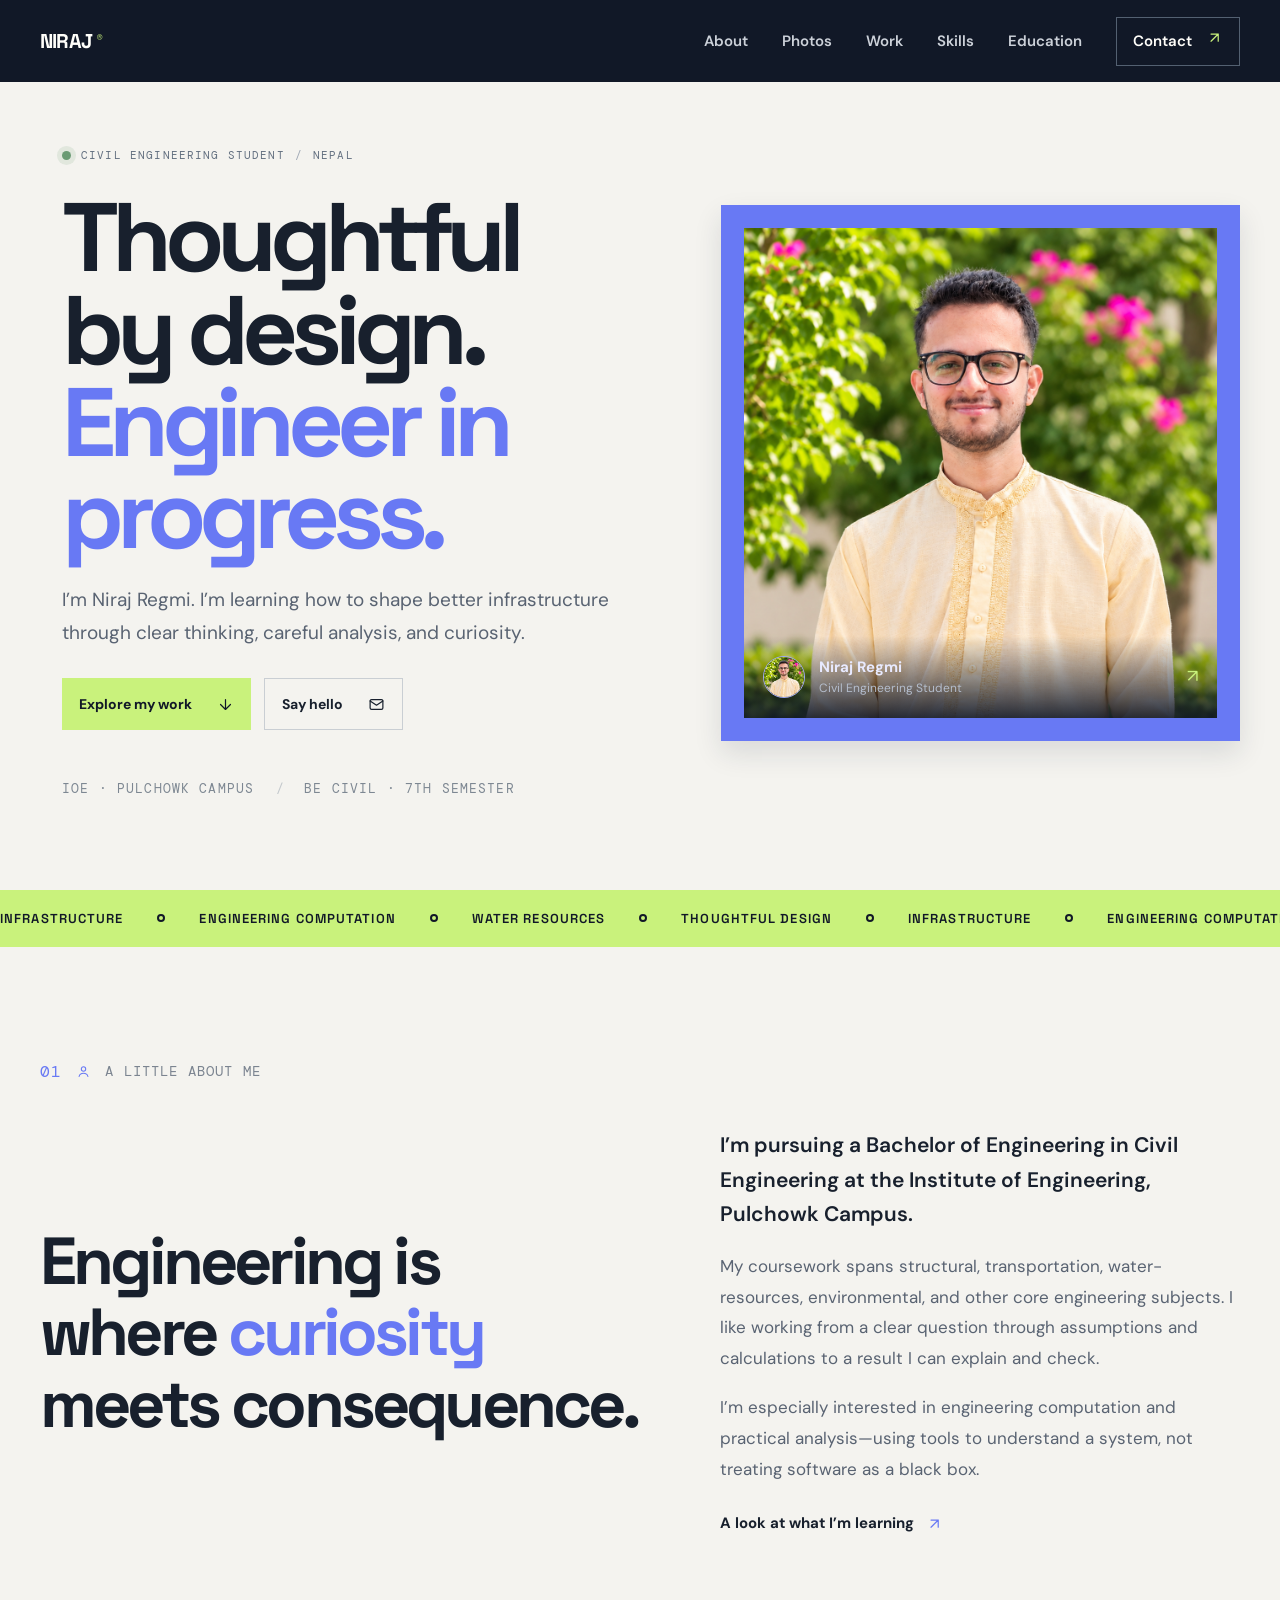
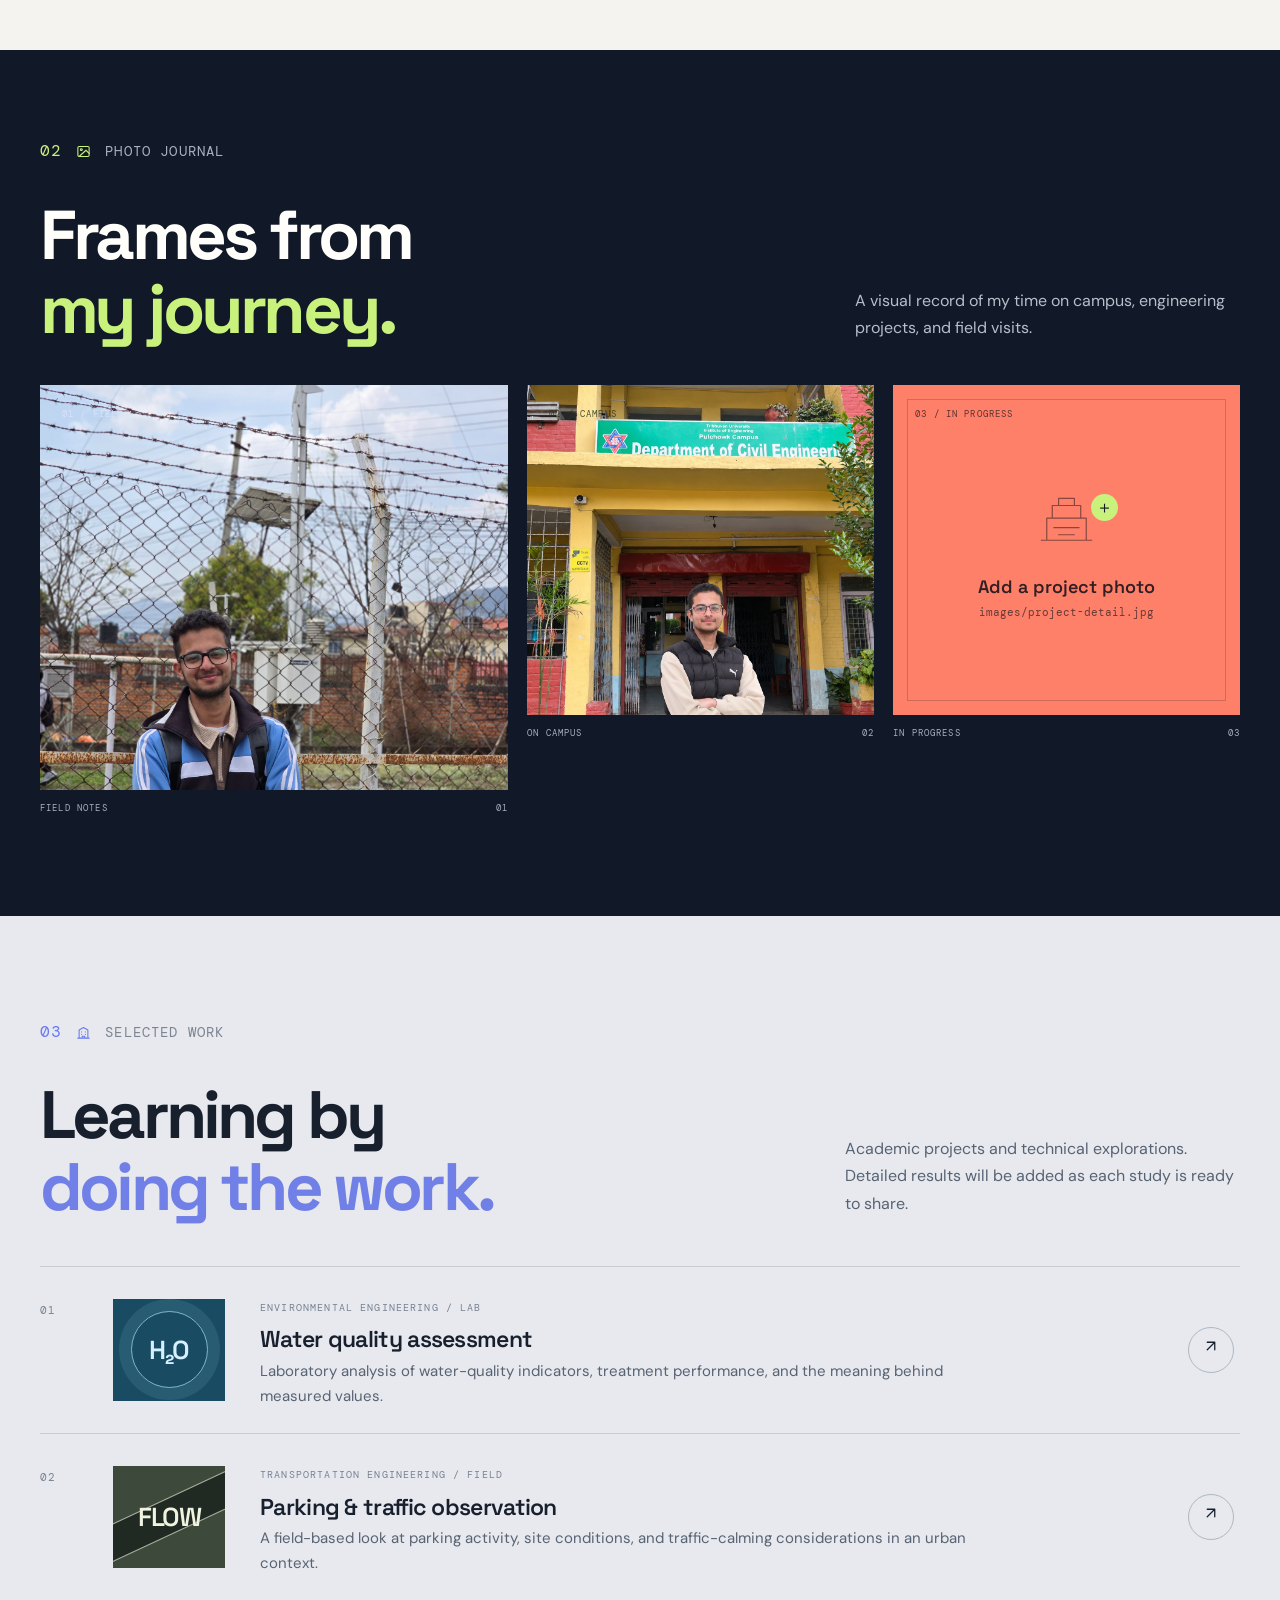
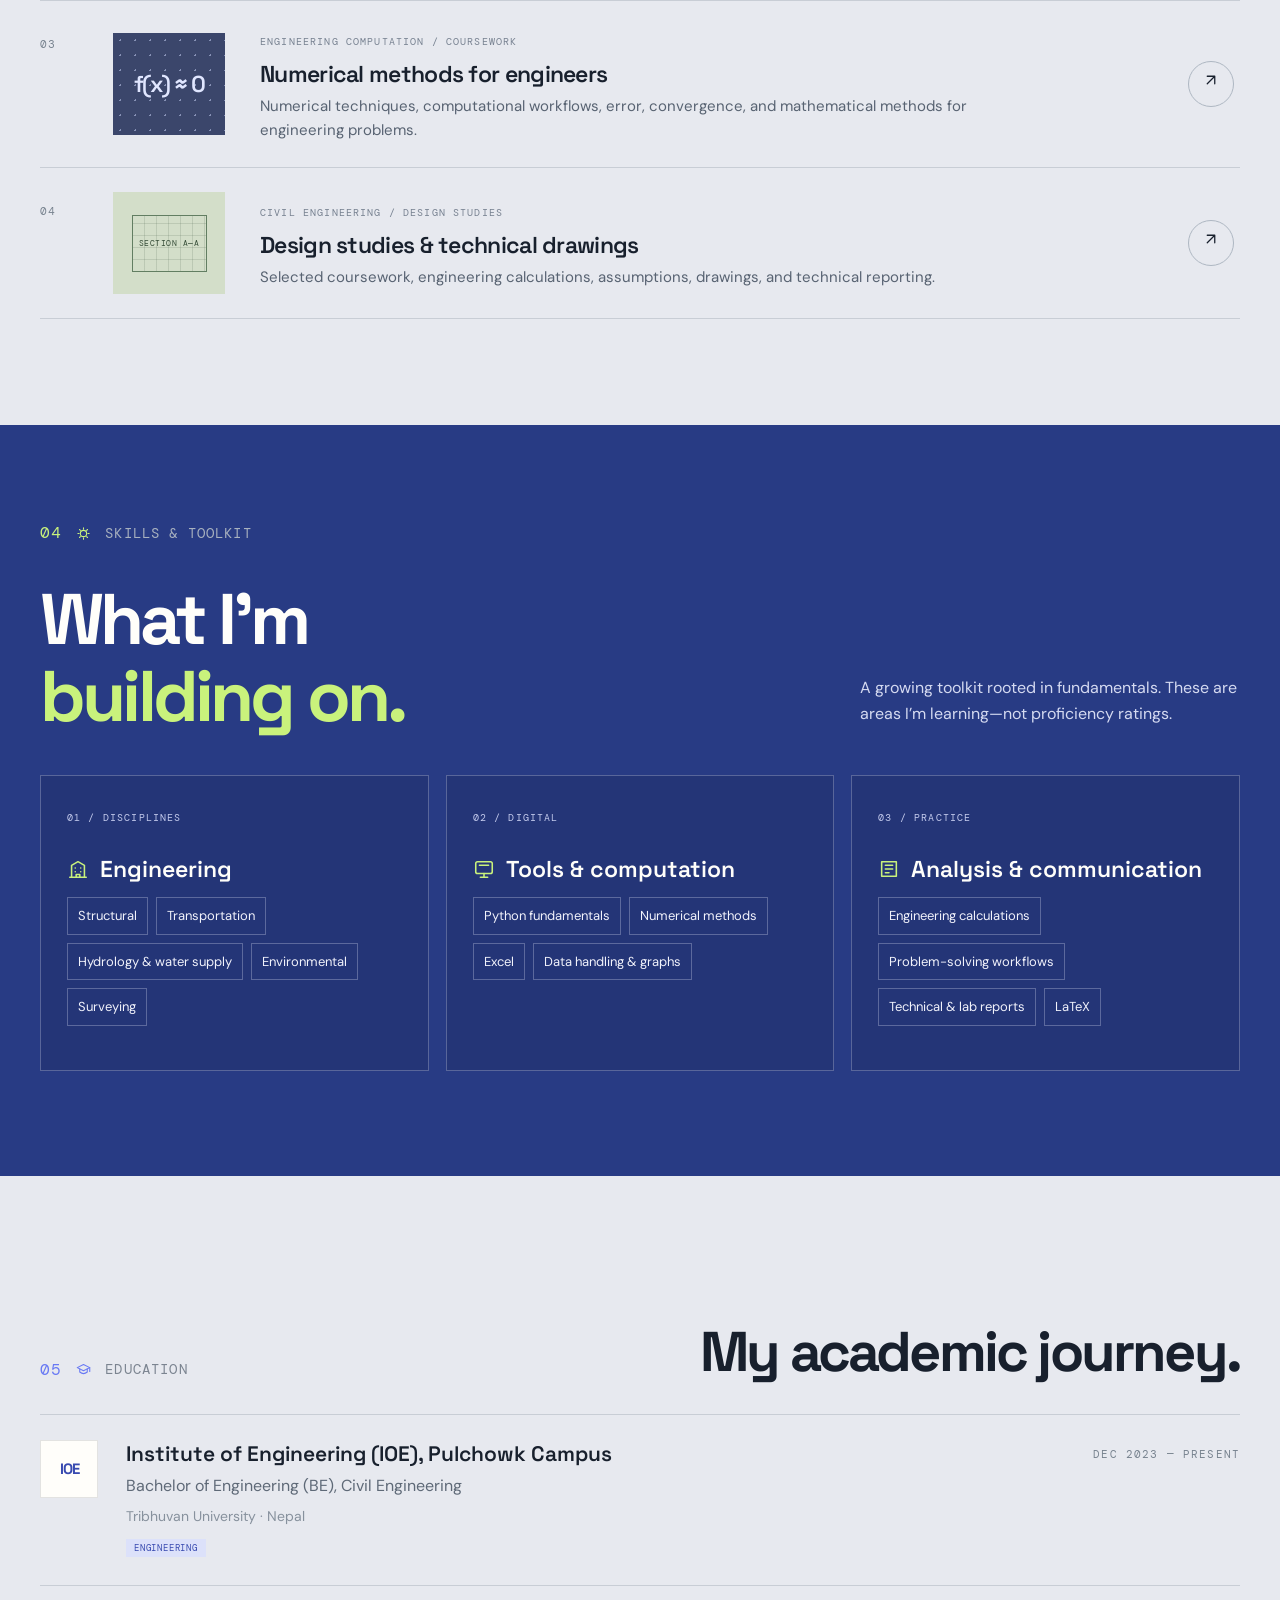
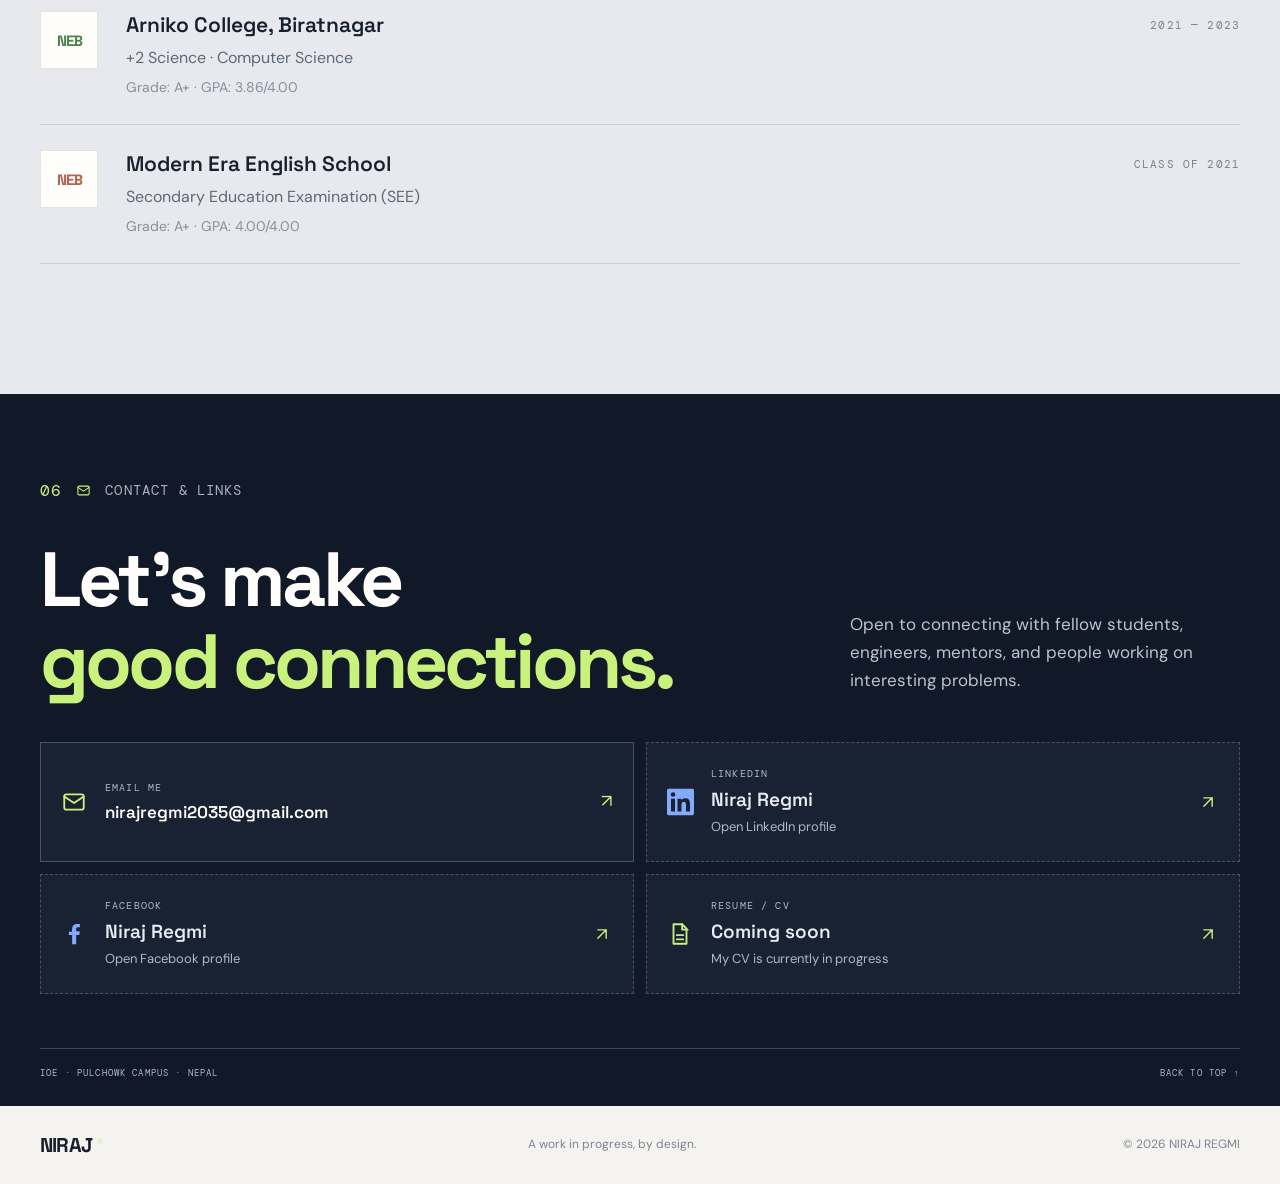
==== commit 80a46338: "image changed" ====
--- a/index.html
+++ b/index.html
@@ -103,11 +103,11 @@
         <div class="photo-grid">
           <figure class="photo-slot photo-slot-large">
             <div class="photo-placeholder photo-blue">
-              <img class="gallery-image" data-photo="field" alt="Civil engineering field or site visit">
+              <img class="gallery-image" data-photo="field" alt="Niraj Regmi at the National Agronomy Research Centre">
               <span class="slot-number">01 / FIELD</span>
               <svg viewBox="0 0 100 100" aria-hidden="true"><path d="M18 72h64M28 72V45l22-17 22 17v27M39 72V54h22v18" /><circle cx="72" cy="32" r="8" /></svg>
               <span class="add-photo">＋</span>
-              <strong>Add a field or site photo</strong>
+              <strong>At a field visit</strong>
               <small>images/field-visit.jpg</small>
             </div>
             <figcaption><span>FIELD NOTES</span><span>01</span></figcaption>
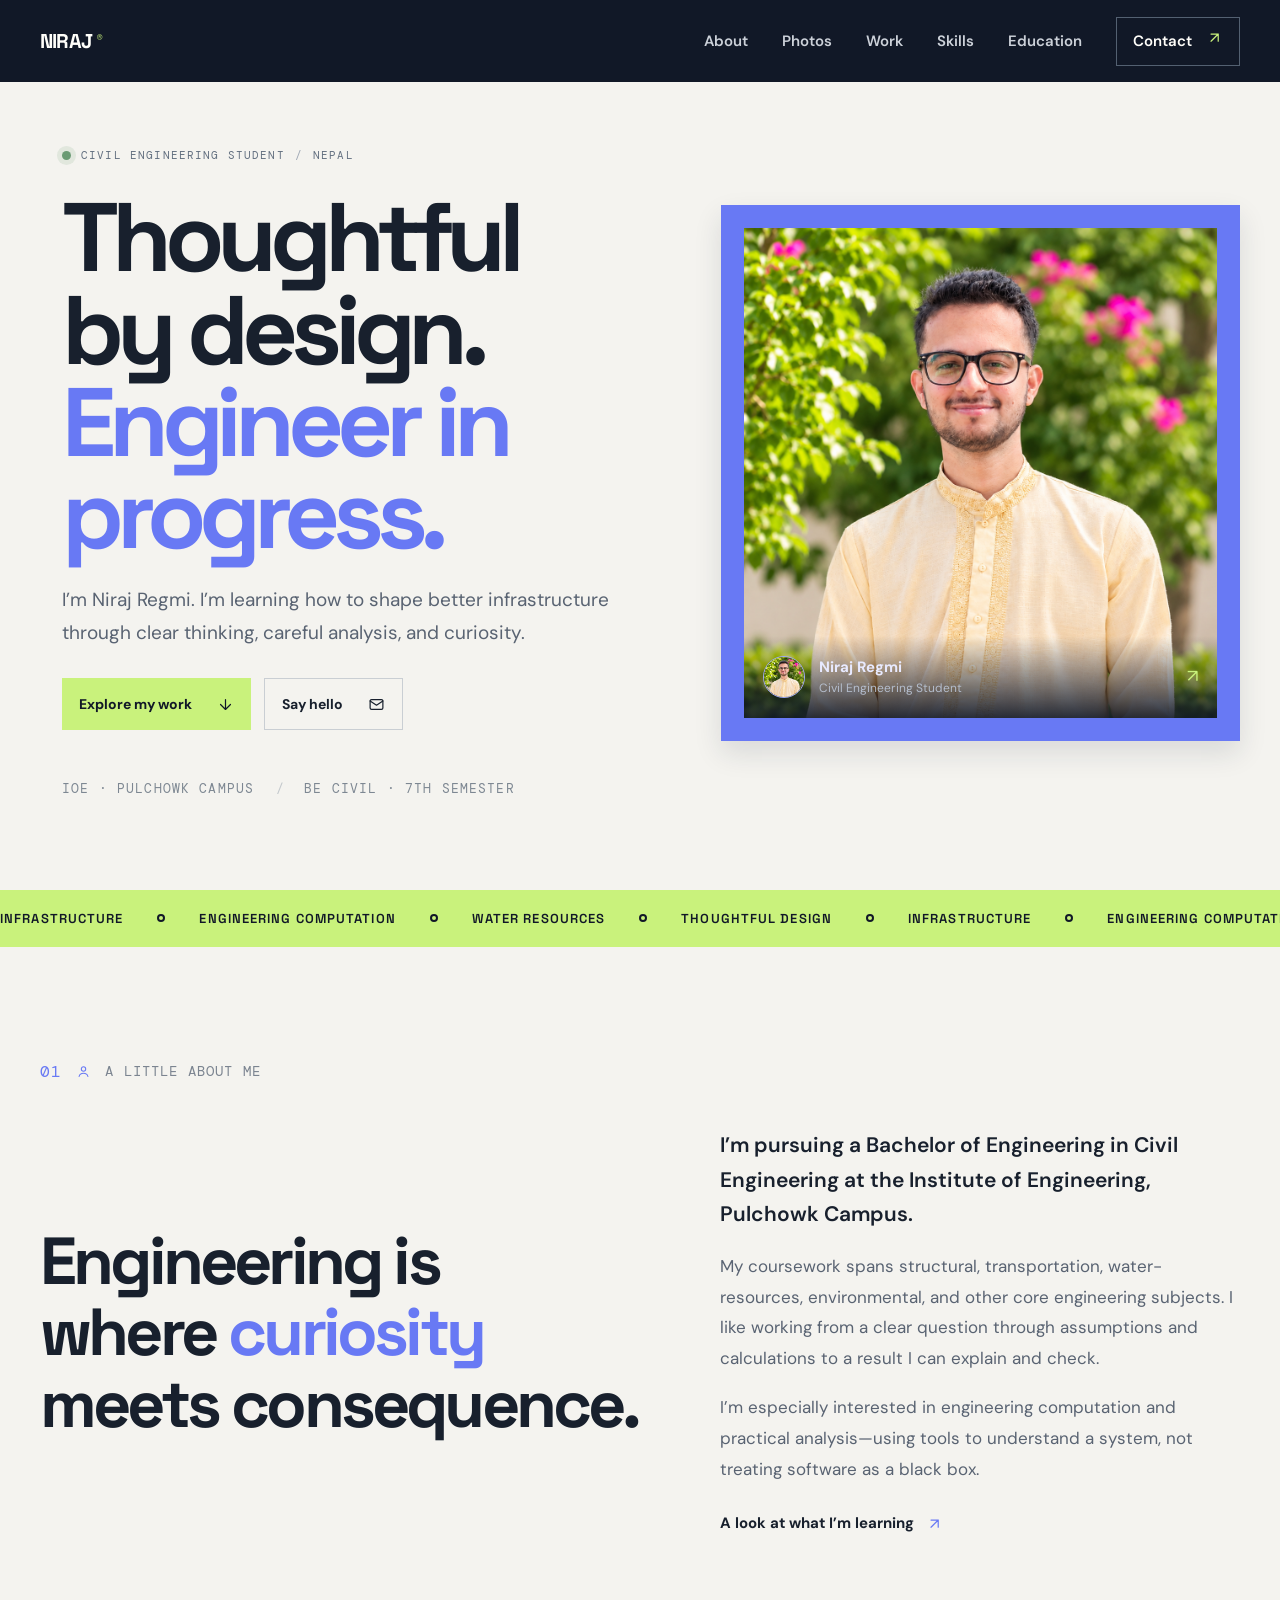
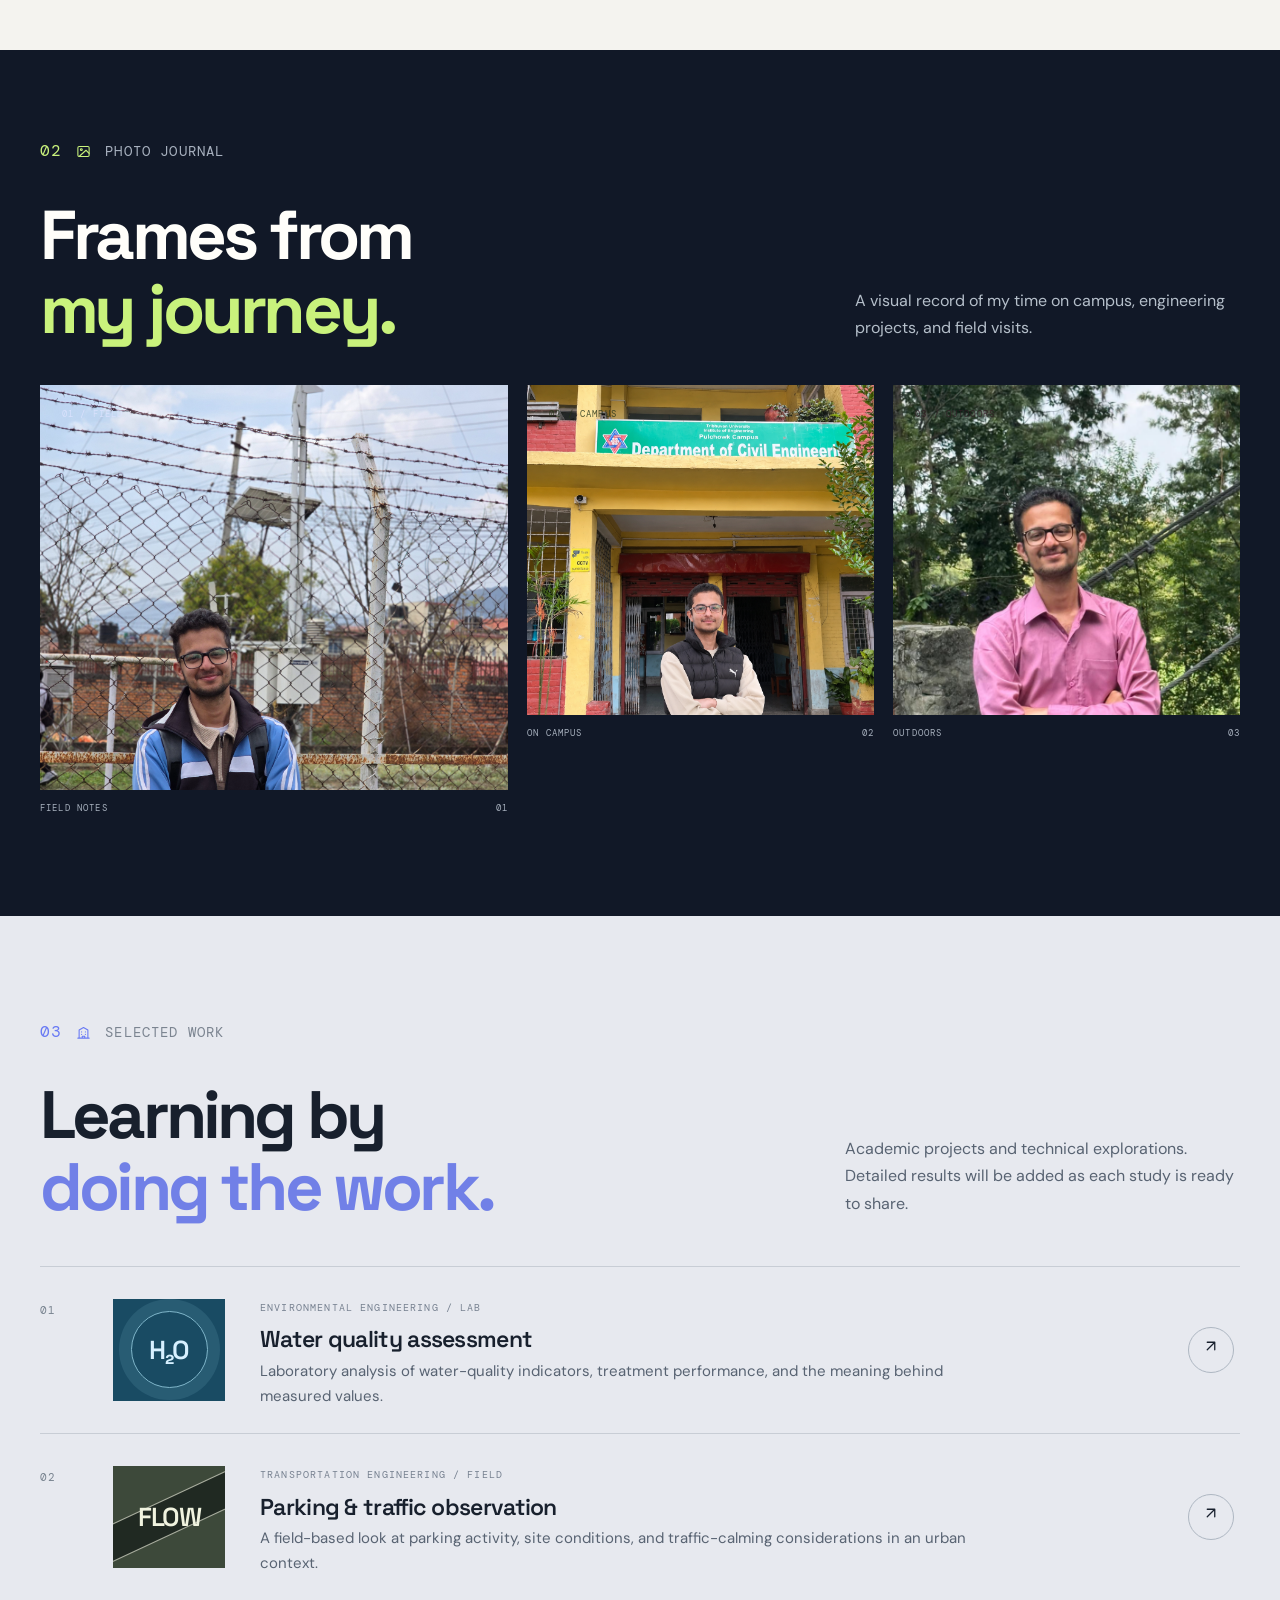
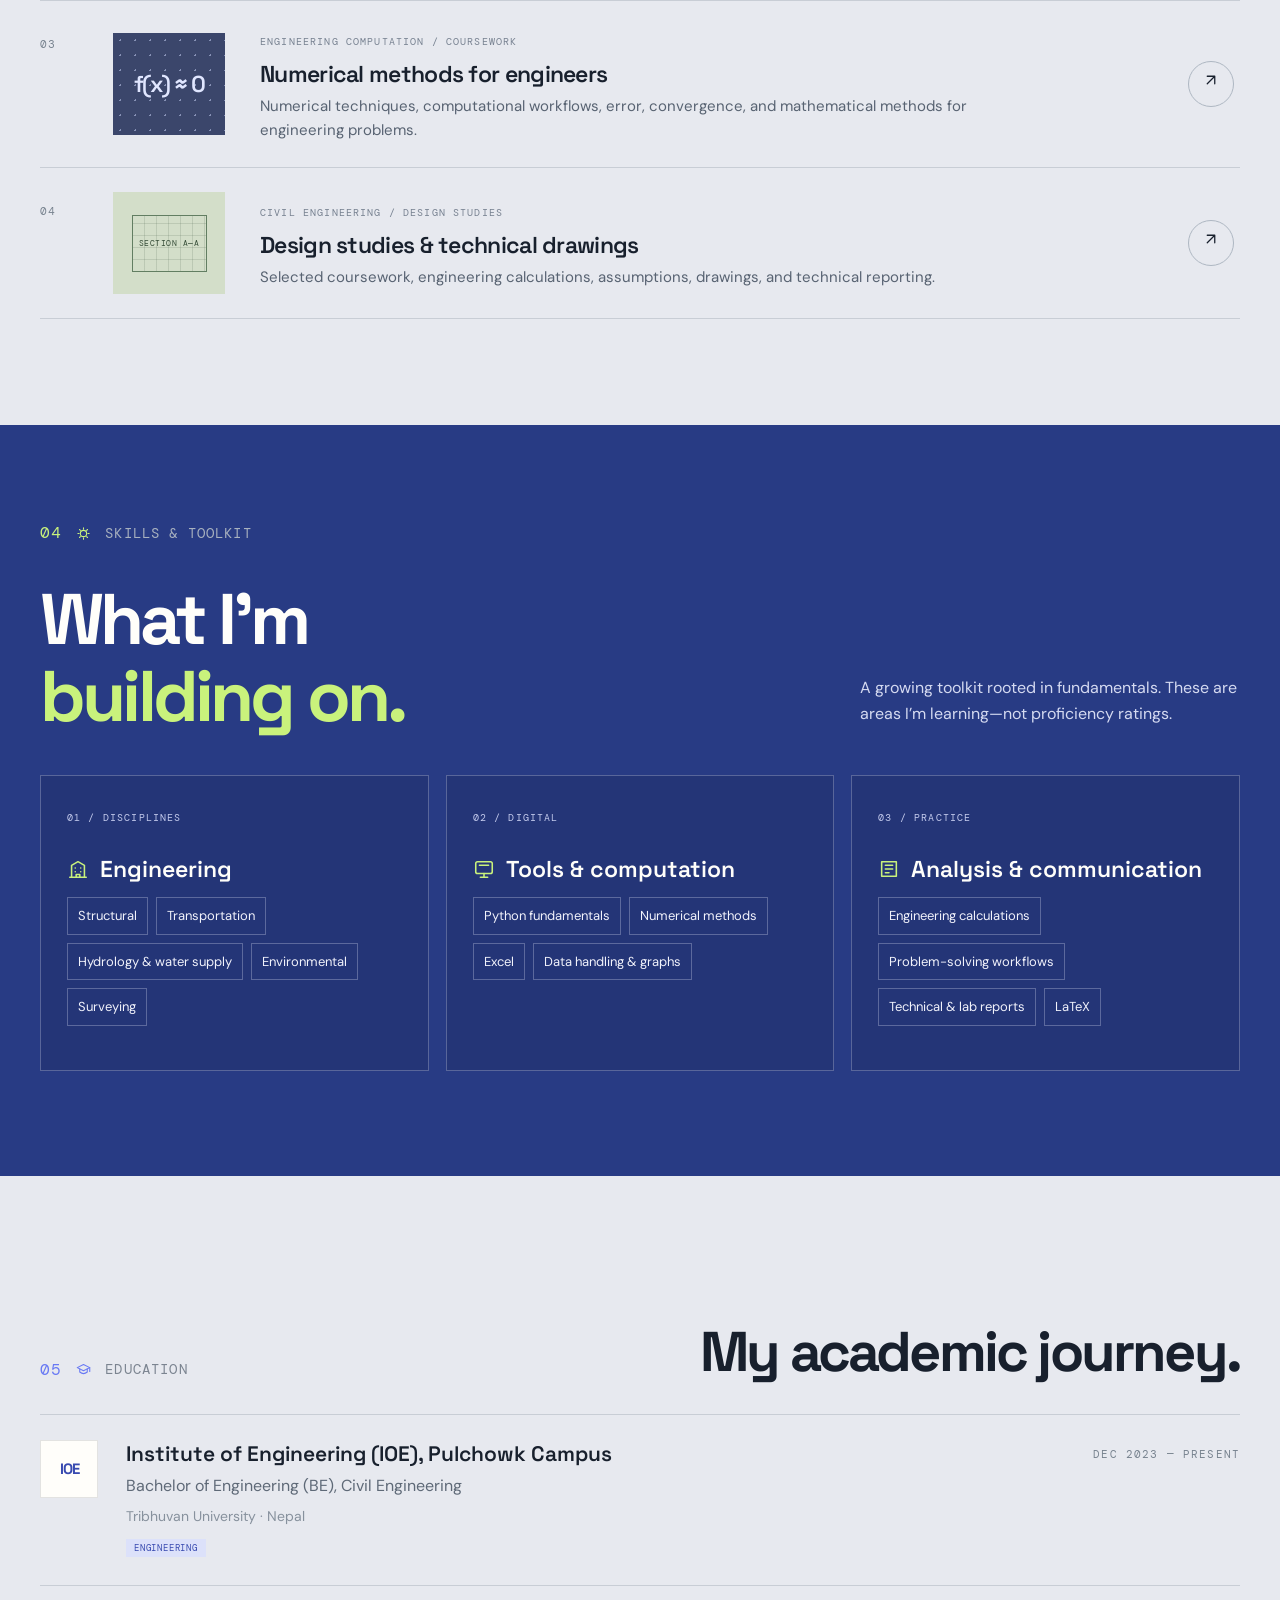
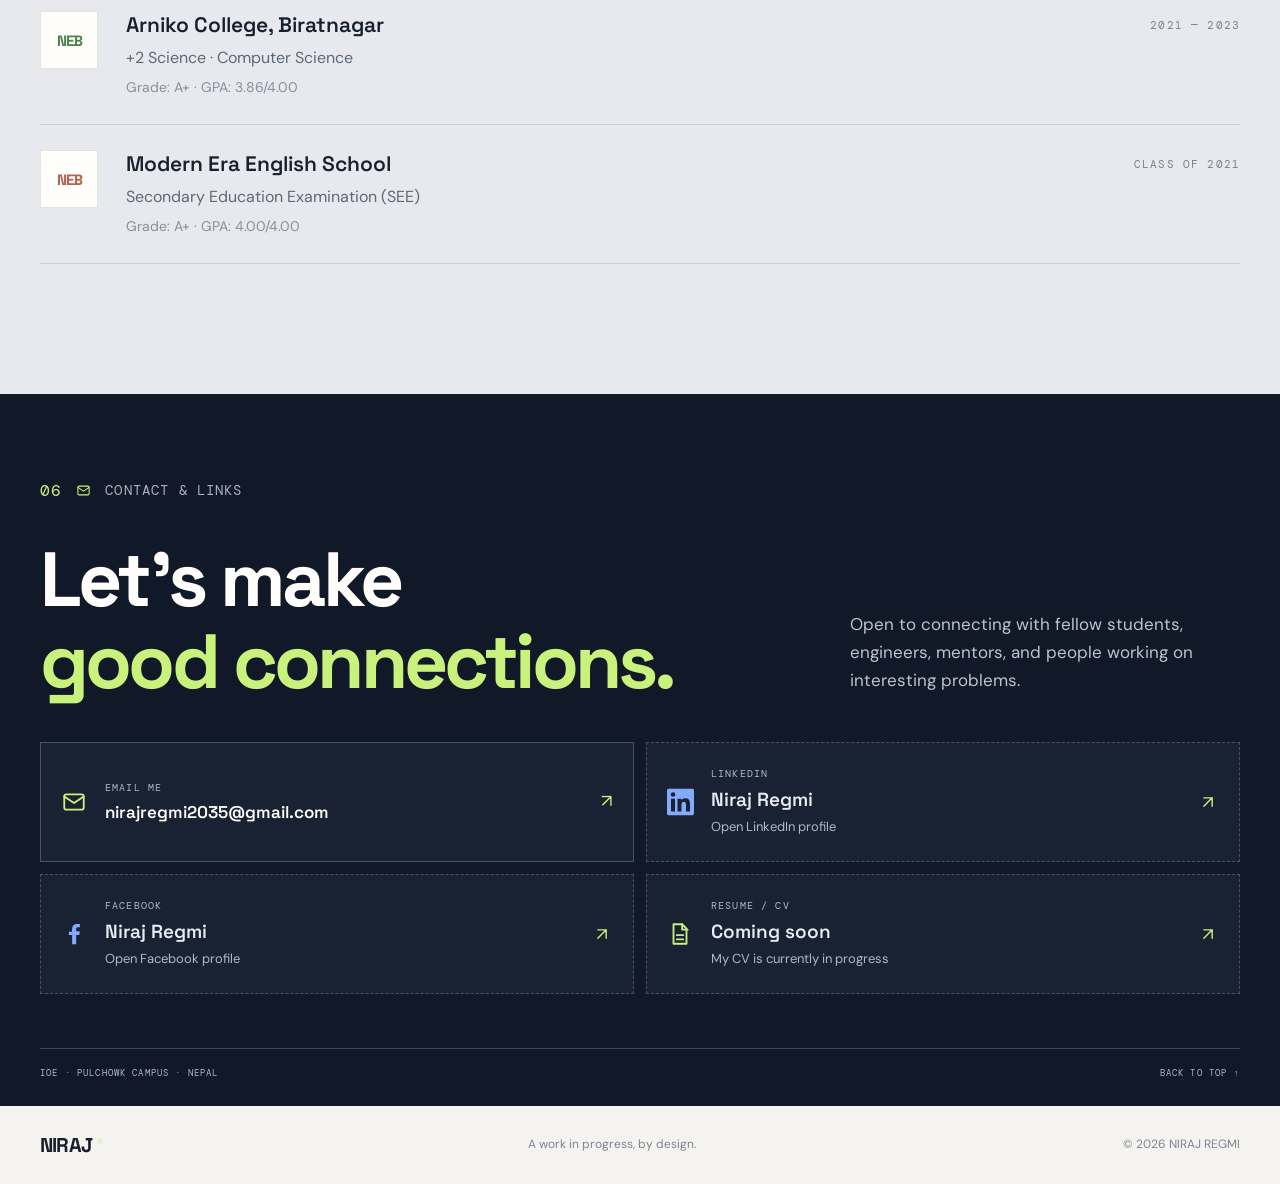
==== commit 5ffbff94: "Outdoor image added" ====
--- a/index.html
+++ b/index.html
@@ -125,14 +125,14 @@
           </figure>
           <figure class="photo-slot">
             <div class="photo-placeholder photo-coral">
-              <img class="gallery-image" data-photo="project" alt="Civil engineering project in progress">
-              <span class="slot-number">03 / IN PROGRESS</span>
+              <img class="gallery-image" data-photo="project" alt="Niraj Regmi outdoors among trees">
+              <span class="slot-number">03 / OUTDOORS</span>
               <svg viewBox="0 0 100 100" aria-hidden="true"><path d="M18 75h64M25 75V47h50v28M32 47V31h36v16M40 31v-9h20v9M34 59h32M40 68h20" /></svg>
               <span class="add-photo">＋</span>
-              <strong>Add a project photo</strong>
-              <small>images/project-detail.jpg</small>
-            </div>
-            <figcaption><span>IN PROGRESS</span><span>03</span></figcaption>
+              <strong>A moment outdoors</strong>
+              <small>Photo journal</small>
+            </div>
+            <figcaption><span>OUTDOORS</span><span>03</span></figcaption>
           </figure>
         </div>
       </div>
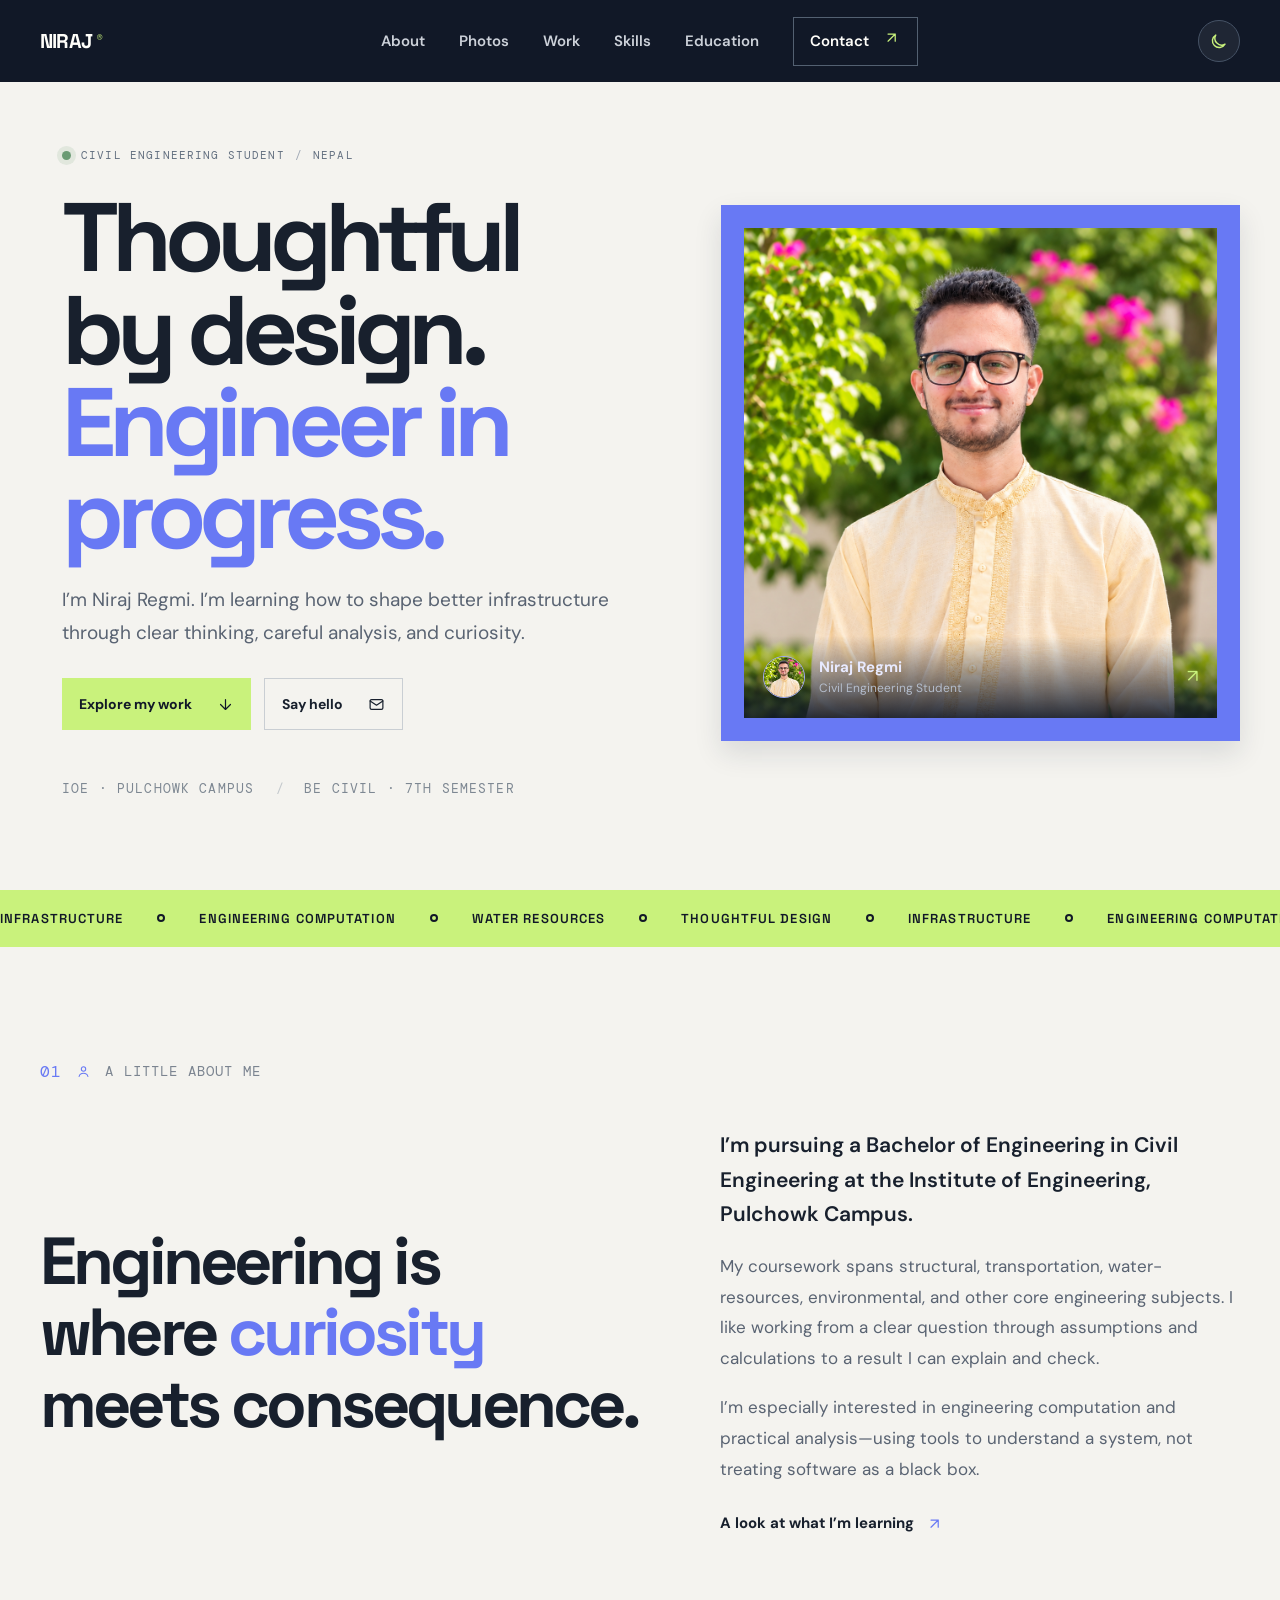
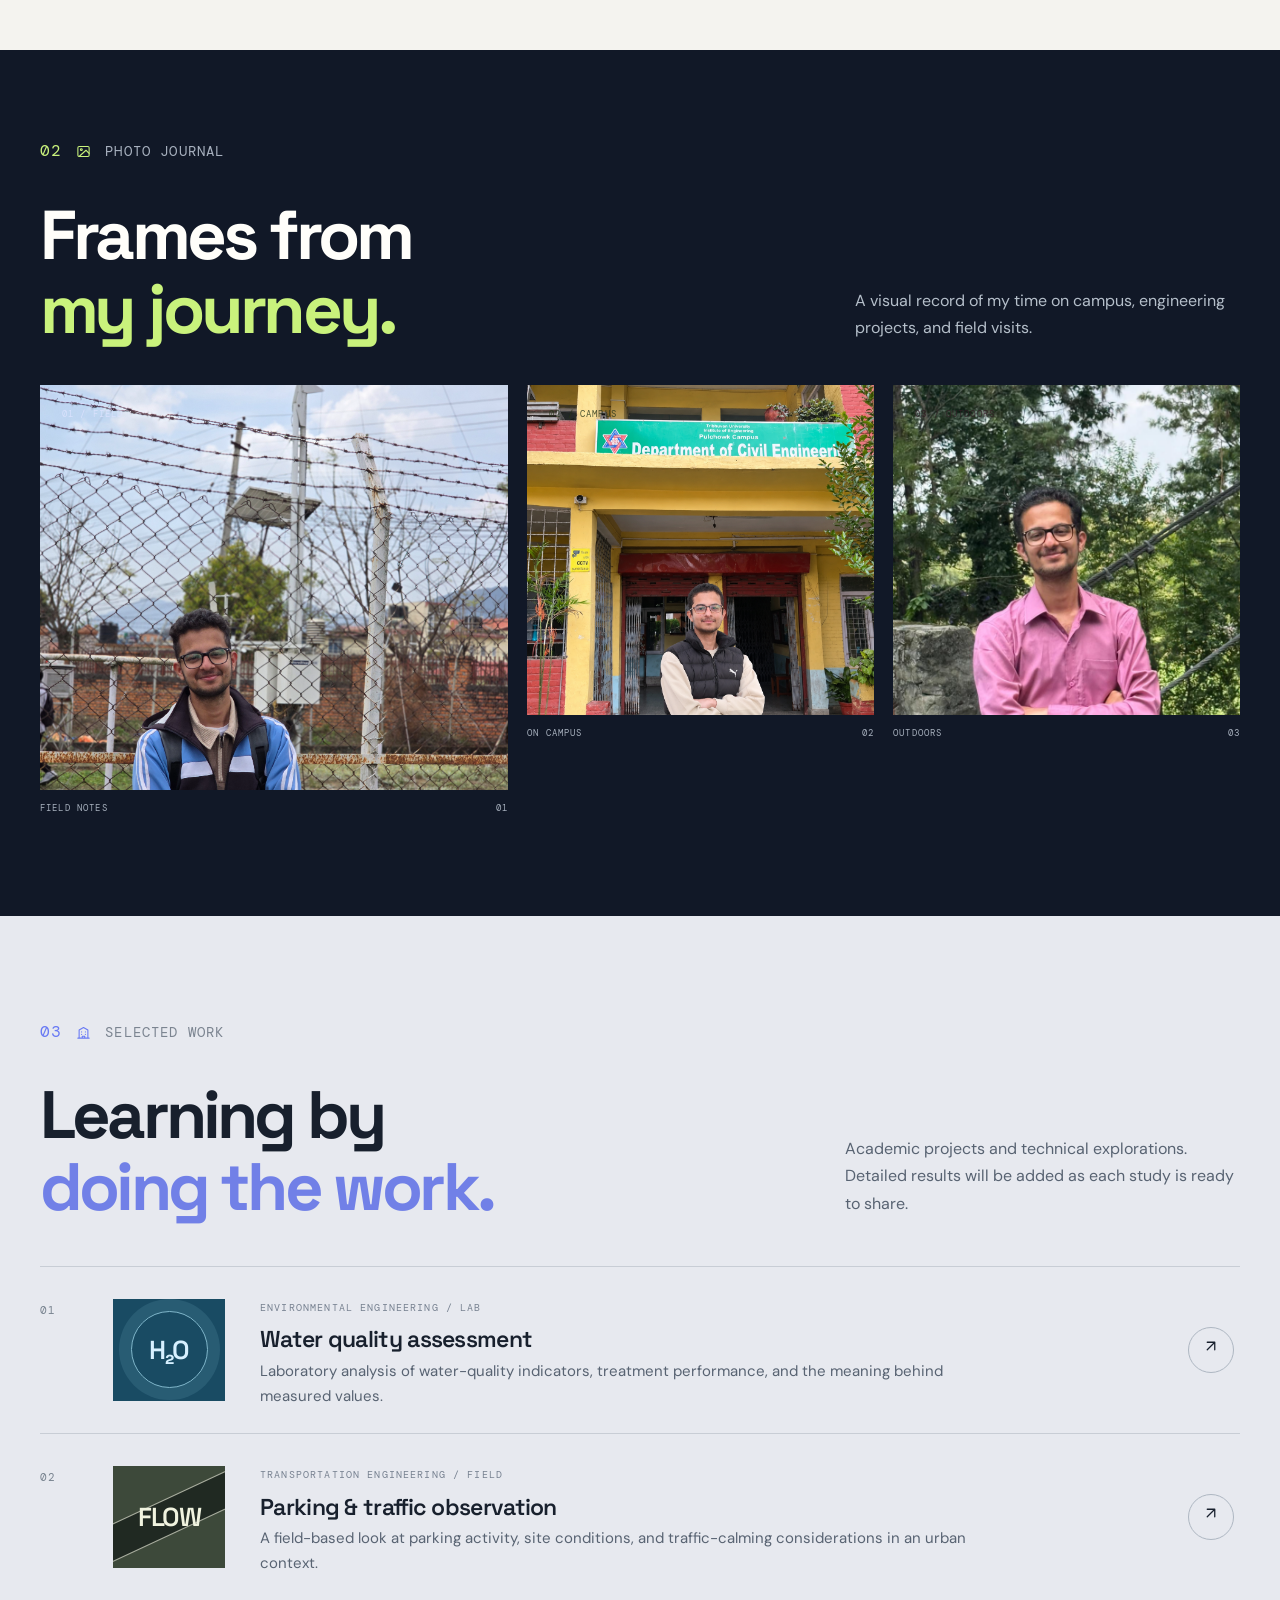
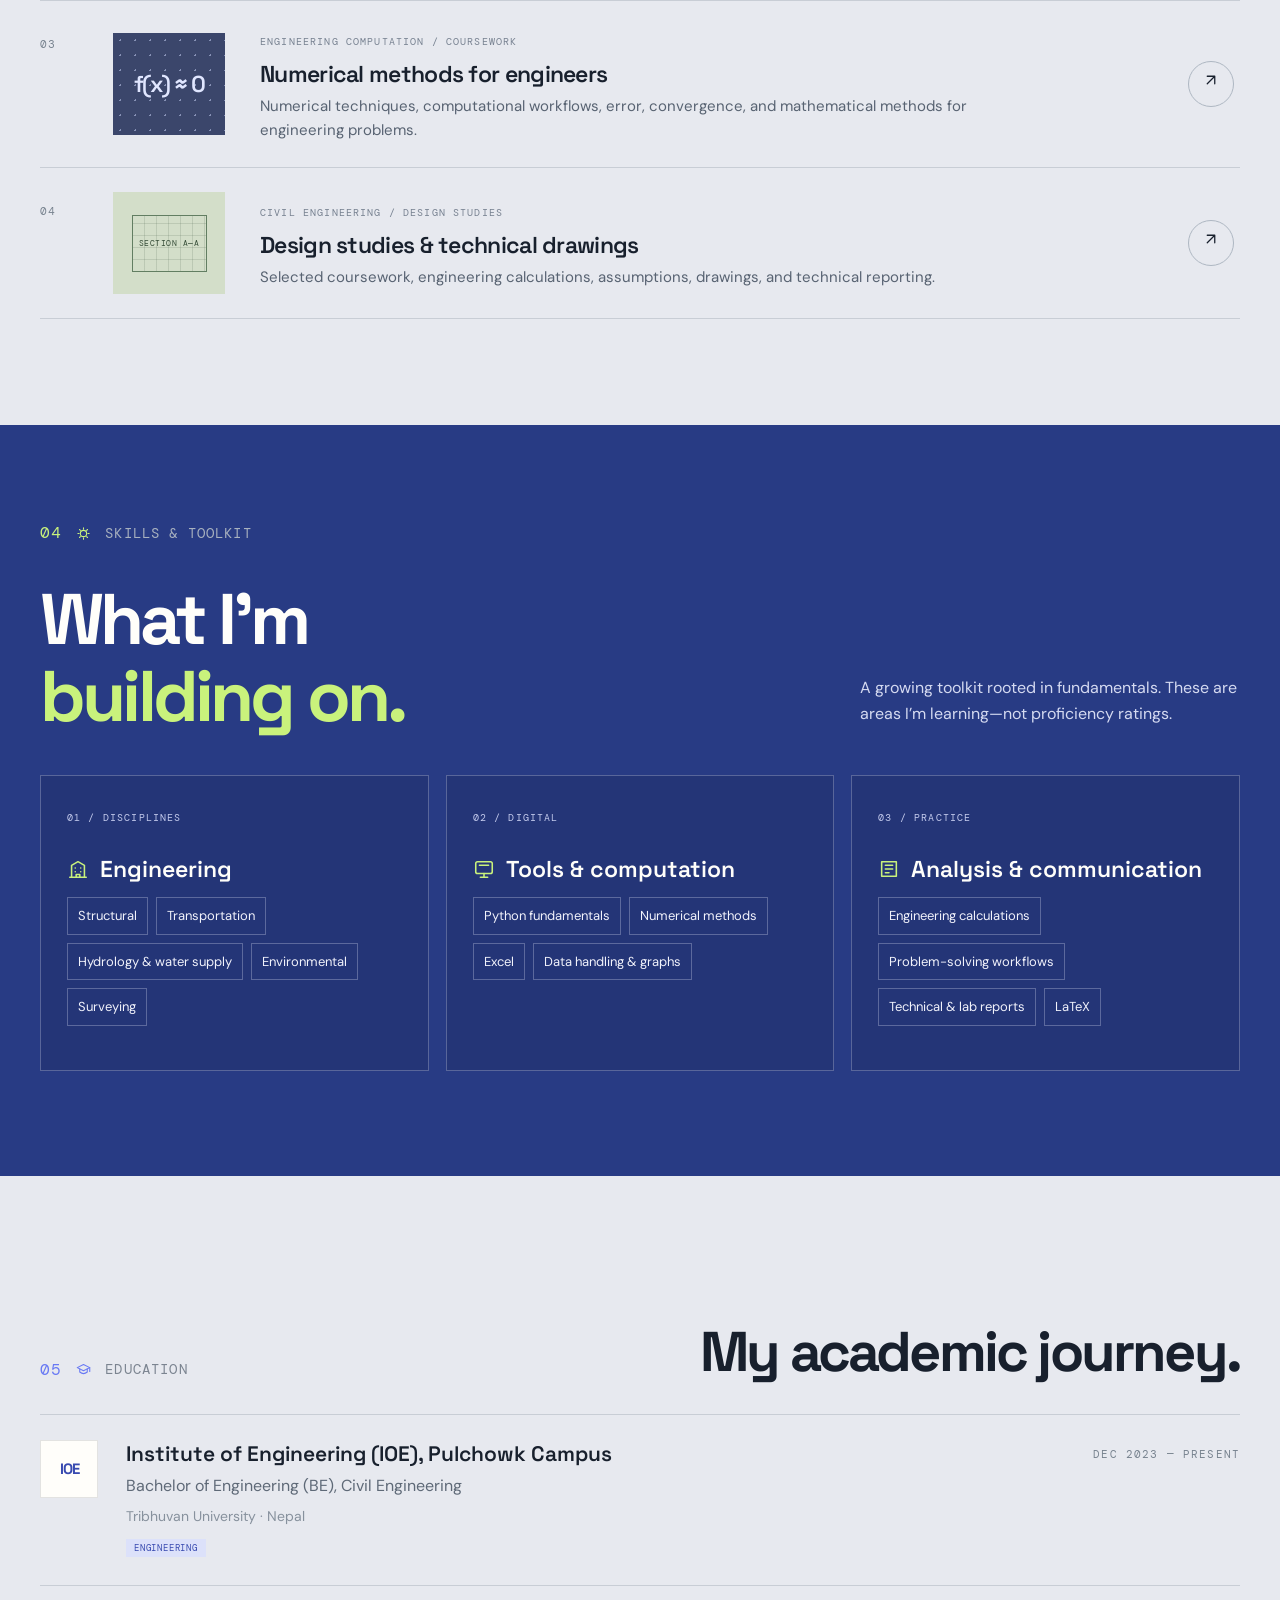
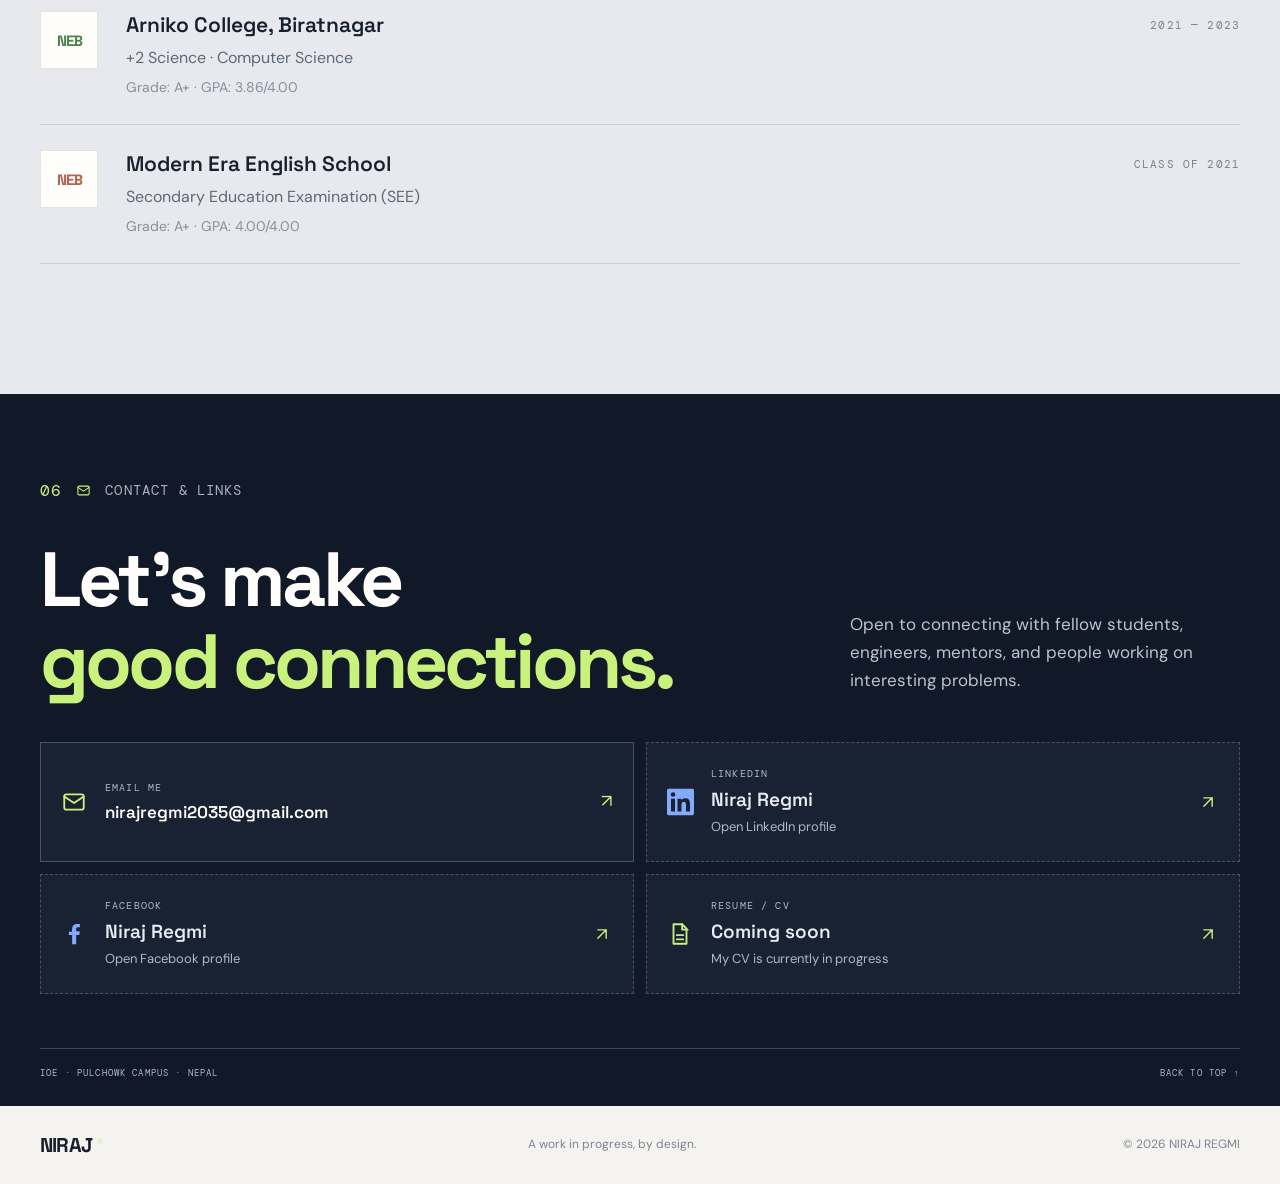
==== commit 8beaaf63: "dark mode and shooting star added" ====
--- a/index.html
+++ b/index.html
@@ -5,13 +5,34 @@
   <meta name="viewport" content="width=device-width, initial-scale=1">
   <meta name="theme-color" content="#111827">
   <meta name="description" content="Niraj Regmi — Civil Engineering undergraduate at IOE Pulchowk Campus. Explore his studies, skills, and engineering interests.">
-  <title>Niraj Regmi — Civil Engineering Portfolio</title>
+  <title>Niraj Regmi Portfolio</title>
+  <script>
+    try {
+      if (localStorage.getItem("niraj-portfolio-theme") === "dark") {
+        document.documentElement.dataset.theme = "dark";
+        document.querySelector('meta[name="theme-color"]').content = "#0a0b0d";
+      }
+    } catch (error) {
+      console.error("Could not read the saved color theme.", error);
+    }
+  </script>
+  <link rel="icon" href="favicon.svg" type="image/svg+xml">
   <link rel="preconnect" href="https://fonts.googleapis.com">
   <link rel="preconnect" href="https://fonts.gstatic.com" crossorigin>
   <link href="https://fonts.googleapis.com/css2?family=DM+Mono:wght@400;500&family=DM+Sans:wght@400;500;600;700&family=Space+Grotesk:wght@400;500;600;700&display=swap" rel="stylesheet">
   <link rel="stylesheet" href="style.css">
 </head>
 <body>
+  <div class="shooting-stars" aria-hidden="true">
+    <span class="shooting-star"></span>
+    <span class="shooting-star shooting-star-secondary"></span>
+    <span class="shooting-star shooting-star-3"></span>
+    <span class="shooting-star shooting-star-4"></span>
+    <span class="shooting-star shooting-star-5"></span>
+    <span class="shooting-star shooting-star-6"></span>
+    <span class="shooting-star shooting-star-7"></span>
+    <span class="shooting-star shooting-star-8"></span>
+  </div>
   <header class="site-header">
     <nav class="nav shell" aria-label="Main navigation">
       <a class="brand" href="#top" aria-label="Niraj Regmi home">NIRAJ<span>®</span></a>
@@ -28,6 +49,10 @@
           <svg class="ui-icon" viewBox="0 0 24 24" aria-hidden="true" focusable="false"><path d="M7 17 17 7M7 7h10v10"/></svg>
         </a>
       </div>
+      <button class="theme-toggle" type="button" aria-label="Switch to dark mode" aria-pressed="false" title="Switch to dark mode">
+        <svg class="theme-icon theme-icon-moon" viewBox="0 0 24 24" aria-hidden="true" focusable="false"><path d="M20.2 15.4A8.5 8.5 0 0 1 8.6 3.8 8.5 8.5 0 1 0 20.2 15.4Z"/></svg>
+        <svg class="theme-icon theme-icon-sun" viewBox="0 0 24 24" aria-hidden="true" focusable="false"><circle cx="12" cy="12" r="4"/><path d="M12 2v2m0 16v2M4.93 4.93l1.42 1.42m11.3 11.3 1.42 1.42M2 12h2m16 0h2M4.93 19.07l1.42-1.42m11.3-11.3 1.42-1.42"/></svg>
+      </button>
     </nav>
   </header>
 
@@ -47,7 +72,6 @@
         </div>
         <div class="hero-location"><span>IOE · PULCHOWK CAMPUS</span><span>BE CIVIL · 7TH SEMESTER</span></div>
       </div>
-
       <a class="portrait-card" href="#contact" aria-label="Contact Niraj Regmi">
         <div class="portrait-frame" data-photo-frame="portrait">
           <img class="portrait-image" data-photo="portrait" alt="Portrait of Niraj Regmi">
--- a/style.css
+++ b/style.css
@@ -1,6 +1,8 @@
 :root {
   color-scheme: light;
   --paper: #f4f3ef;
+  --paper-raised: #e7e9ef;
+  --surface: #fffefa;
   --white: #fffefa;
   --ink: #18202d;
   --muted: #596372;
@@ -36,6 +38,13 @@
 .nav-contact .ui-icon { margin-left: 10px; color: var(--lime); }
 .nav-contact:hover { color: var(--night); background: var(--lime); }
 .menu-toggle { display: none; }
+.theme-toggle { width: 42px; height: 42px; display: grid; flex: 0 0 auto; place-items: center; border: 1px solid #465366; border-radius: 50%; color: var(--lime); background: rgba(255, 255, 255, .06); cursor: pointer; transition: background .2s ease, color .2s ease, transform .2s ease; }
+.theme-toggle:hover { transform: rotate(-10deg); color: var(--night); background: var(--lime); }
+.theme-toggle:focus-visible { outline: 2px solid var(--lime); outline-offset: 3px; }
+.theme-toggle.is-switching .theme-icon { animation: theme-toggle-spin .55s cubic-bezier(.2, .7, .2, 1); }
+@keyframes theme-toggle-spin { to { transform: rotate(180deg) scale(.75); } }
+.theme-icon { width: 19px; height: 19px; fill: none; stroke: currentColor; stroke-width: 1.8; stroke-linecap: round; stroke-linejoin: round; }
+.theme-icon-sun { display: none; }
 
 .hero { position: relative; display: grid; min-height: 715px; grid-template-columns: 1fr .83fr; align-items: center; gap: 55px; padding-top: 64px; padding-bottom: 90px; }
 .hero-content { padding-left: 22px; }
@@ -55,6 +64,22 @@
 .button-outline:hover { color: var(--white); background: var(--night); }
 .hero-location { display: flex; flex-wrap: wrap; gap: 22px; margin-top: 48px; color: #7d8792; font-size: 13px; }
 .hero-location span + span::before { margin-right: 19px; color: #c3c8cc; content: "/"; }
+.shooting-stars { position: fixed; z-index: 15; inset: 0; display: none; overflow: hidden; pointer-events: none; }
+.shooting-star { position: absolute; top: 22vh; right: 3vw; width: 125px; height: 2px; opacity: 0; background: linear-gradient(90deg, #fff 0%, rgba(216, 224, 255, .76) 14%, rgba(164, 173, 255, .24) 45%, transparent 100%); box-shadow: 0 0 8px rgba(206, 215, 255, .52); transform: rotate(-18deg); animation: shooting-star 7.5s linear infinite; }
+.shooting-star::before { position: absolute; top: -3px; left: -2px; width: 8px; height: 8px; border-radius: 50%; background: #fff; box-shadow: 0 0 10px 3px rgba(206, 215, 255, .82); content: ""; }
+.shooting-star-secondary { top: 70vh; right: 35vw; width: 95px; animation-duration: 8.4s; animation-delay: -2.4s; }
+.shooting-star-3 { top: 12vh; right: 46vw; width: 80px; animation-duration: 9.1s; animation-delay: -4.8s; }
+.shooting-star-4 { top: 47vh; right: 8vw; width: 110px; animation-duration: 7.7s; animation-delay: -1.6s; }
+.shooting-star-5 { top: 84vh; right: 58vw; width: 90px; animation-duration: 10s; animation-delay: -7.3s; }
+.shooting-star-6 { top: 34vh; right: 65vw; width: 74px; animation-duration: 8.2s; animation-delay: -3.2s; }
+.shooting-star-7 { top: 58vh; right: 78vw; width: 105px; animation-duration: 7.1s; animation-delay: -5.5s; }
+.shooting-star-8 { top: 6vh; right: 22vw; width: 88px; animation-duration: 9.5s; animation-delay: -6.1s; }
+@keyframes shooting-star {
+  0%, 2% { opacity: 0; transform: translate3d(0, 0, 0) rotate(-18deg) scaleX(.25); }
+  5% { opacity: .9; transform: translate3d(-12px, 8px, 0) rotate(-18deg) scaleX(1); }
+  17% { opacity: 0; transform: translate3d(-40vw, 25vh, 0) rotate(-18deg) scaleX(.45); }
+  100% { opacity: 0; transform: translate3d(-40vw, 25vh, 0) rotate(-18deg) scaleX(.45); }
+}
 .portrait-card { --portrait-gutter: 23px; position: relative; display: block; padding: var(--portrait-gutter) var(--portrait-gutter) 0; background: var(--blue); box-shadow: 0 12px 26px rgba(27, 38, 58, .12); transition: transform .3s ease, box-shadow .3s ease; }
 .portrait-card:hover { transform: translateY(-7px) rotateX(1deg); box-shadow: 0 24px 42px rgba(27, 38, 58, .23); }
 .portrait-card:focus-visible { outline: 3px solid var(--night); outline-offset: 5px; }
@@ -130,7 +155,7 @@
 .photo-placeholder small { margin-top: 7px; font: 11px var(--mono); opacity: .72; }
 .photo-slot figcaption { display: flex; justify-content: space-between; padding-top: 11px; color: #a7b0bd; font-size: 9px; }
 
-.work-section { background: #e7e9ef; }
+.work-section { background: var(--paper-raised); }
 .work-section .section { padding-top: 103px; padding-bottom: 106px; }
 .work-heading { display: flex; justify-content: space-between; align-items: end; gap: 45px; margin: 35px 0 42px; }
 .work-heading h2 { font-size: clamp(44px, 5.3vw, 67px); }
@@ -171,13 +196,13 @@
 .skill-card ul { display: flex; flex-wrap: wrap; gap: 8px; margin: 0; padding: 0; list-style: none; }
 .skill-card li { padding: 7px 10px; border: 1px solid rgba(238, 241, 255, .28); color: #f1f2fb; font-size: 13px; }
 
-.education-section { min-height: calc(100vh - 82px); display: flex; align-items: center; padding: 72px 0; background: #e7e9ef; }
+.education-section { min-height: calc(100vh - 82px); display: flex; align-items: center; padding: 72px 0; background: var(--paper-raised); }
 .education-content { margin-inline: auto; }
 .education-heading { display: flex; align-items: end; justify-content: space-between; margin-bottom: 31px; }
 .education-heading h2 { margin: 17px 0 0; font: 700 clamp(38px, 4.5vw, 56px)/1.08 var(--display); letter-spacing: -2.8px; }
 .education-list { border-top: 1px solid #c8cdd5; }
 .education-row { display: grid; grid-template-columns: 64px minmax(0, 1fr) 175px; gap: 22px; align-items: start; padding: 25px 0; border-bottom: 1px solid #c8cdd5; }
-.education-mark { width: 58px; height: 58px; display: grid; place-items: center; border: 1px solid rgba(24, 32, 45, .12); background: #fffefa; font: 700 15px var(--display); letter-spacing: -1px; }
+.education-mark { width: 58px; height: 58px; display: grid; place-items: center; border: 1px solid rgba(24, 32, 45, .12); background: var(--surface); font: 700 15px var(--display); letter-spacing: -1px; }
 .mark-ioe { color: #394bb0; }
 .mark-arniko { color: #498451; }
 .mark-modern { color: #b55f4e; }
@@ -213,7 +238,7 @@
 .footer { display: flex; min-height: 78px; align-items: center; justify-content: space-between; gap: 15px; color: #7b8592; font-size: 12px; }
 .footer .brand { color: var(--ink); }
 
-.project-dialog { position: fixed; width: min(610px, calc(100% - 32px)); max-width: none; max-height: 85vh; padding: 40px; border: 1px solid #d5dae1; color: var(--ink); background: var(--white); box-shadow: 0 25px 90px rgba(12, 19, 36, .34); }
+.project-dialog { position: fixed; width: min(610px, calc(100% - 32px)); max-width: none; max-height: 85vh; padding: 40px; border: 1px solid var(--line); color: var(--ink); background: var(--surface); box-shadow: 0 25px 90px rgba(12, 19, 36, .34); }
 .project-dialog::backdrop { background: rgba(14, 21, 34, .77); backdrop-filter: blur(4px); }
 .photo-dialog { position: fixed; width: min(96vw, 1500px); max-width: none; max-height: 96vh; padding: 52px 18px 16px; border: 1px solid #475365; color: var(--white); background: var(--night); box-shadow: 0 25px 90px rgba(12, 19, 36, .55); overflow: auto; }
 .photo-dialog::backdrop { background: rgba(14, 21, 34, .88); backdrop-filter: blur(4px); }
@@ -231,10 +256,73 @@
 .dialog-detail span { display: block; margin-bottom: 6px; color: #7d8895; font: 10px var(--mono); }
 .dialog-detail strong { font-size: 14px; }
 .project-dialog .dialog-note { padding-top: 13px; border-top: 1px solid var(--line); font-size: 13px; }
+.project-dialog > p { color: var(--muted); }
+.project-dialog .dialog-kicker, .project-dialog .dialog-detail span { color: var(--muted); }
 .reveal-ready .reveal { opacity: 0; transform: translateY(15px); transition: opacity .65s ease, transform .65s ease; }
 .reveal-ready .reveal.is-visible { opacity: 1; transform: none; }
 .reveal-ready .reveal { opacity: 0; transform: translateY(18px); transition: opacity .65s ease, transform .65s ease; }
 .reveal-ready .reveal.is-visible { opacity: 1; transform: none; }
+
+html[data-theme="dark"] {
+  color-scheme: dark;
+  --paper: #0e1012;
+  --paper-raised: #141619;
+  --surface: #1b1e23;
+  --ink: #f0f0ee;
+  --muted: #b6bbc3;
+  --line: #383c43;
+  --night: #0a0b0d;
+  --night-soft: #171a20;
+  --blue: #a4adff;
+}
+
+::view-transition-old(root) { animation: none; }
+::view-transition-new(root) {
+  animation: theme-reveal .65s cubic-bezier(.2, .7, .2, 1) both;
+  clip-path: circle(0 at var(--theme-transition-x, 50vw) var(--theme-transition-y, 50vh));
+}
+@keyframes theme-reveal {
+  to { clip-path: circle(var(--theme-transition-radius, 150vmax) at var(--theme-transition-x, 50vw) var(--theme-transition-y, 50vh)); }
+}
+
+html[data-theme="dark"] body {
+  background-image: radial-gradient(ellipse at 82% 16%, rgba(104, 121, 244, .13), transparent 34%);
+}
+
+html[data-theme="dark"] .shooting-stars { display: block; }
+html[data-theme="dark"] .theme-toggle { color: #f6c94e; background: rgba(255, 255, 255, .1); }
+html[data-theme="dark"] .theme-toggle:hover { color: var(--night); background: #f6c94e; }
+html[data-theme="dark"] .theme-icon-moon { display: none; }
+html[data-theme="dark"] .theme-icon-sun { display: block; }
+html[data-theme="dark"] .site-header { box-shadow: 0 1px 0 rgba(255, 255, 255, .06); }
+html[data-theme="dark"] .eyebrow,
+html[data-theme="dark"] .hero-location { color: #a7adb7; }
+html[data-theme="dark"] .eyebrow-slash { color: #747b86; }
+html[data-theme="dark"] .button-outline { border-color: #555b65; }
+html[data-theme="dark"] .button-outline:hover { color: var(--night); background: var(--white); }
+html[data-theme="dark"] .section-kicker { color: #b0b5be; }
+html[data-theme="dark"] .work-heading h2 span { color: var(--blue); }
+html[data-theme="dark"] .work-heading p,
+html[data-theme="dark"] .project-text p { color: #b6bbc3; }
+html[data-theme="dark"] .project-list,
+html[data-theme="dark"] .project-row { border-color: #353940; }
+html[data-theme="dark"] .project-number,
+html[data-theme="dark"] .project-type { color: #a3aab5; }
+html[data-theme="dark"] .project-button { border-color: #555b65; color: var(--ink); }
+html[data-theme="dark"] .project-button:hover { color: var(--night); background: var(--white); }
+html[data-theme="dark"] .education-list,
+html[data-theme="dark"] .education-row { border-color: #353940; }
+html[data-theme="dark"] .education-mark { border-color: #42464e; }
+html[data-theme="dark"] .education-details p { color: #c1c5cb; }
+html[data-theme="dark"] .education-school,
+html[data-theme="dark"] .education-date { color: #a3aab5; }
+html[data-theme="dark"] .education-tag { color: #d3d8ff; background: #303650; }
+html[data-theme="dark"] .footer { color: #a0a6b0; }
+html[data-theme="dark"] .project-dialog { box-shadow: 0 25px 90px rgba(0, 0, 0, .6); }
+html[data-theme="dark"] .dialog-kicker { color: #aab0bb; }
+html[data-theme="dark"] .project-dialog > p { color: #c3c7ce; }
+html[data-theme="dark"] .dialog-detail { border-color: var(--line); }
+html[data-theme="dark"] .dialog-detail span { color: #aab0bb; }
 
 @media (max-width: 920px) {
   .shell { width: min(100% - 52px, 760px); }
@@ -258,7 +346,7 @@
   html { scroll-padding-top: 64px; }
   .shell { width: calc(100% - 40px); }
   .site-header { height: 68px; }
-  .menu-toggle { display: flex; width: 42px; height: 42px; flex-direction: column; align-items: center; justify-content: center; gap: 6px; border: 1px solid #465366; background: transparent; cursor: pointer; }
+  .menu-toggle { display: flex; width: 42px; height: 42px; flex-direction: column; align-items: center; justify-content: center; gap: 6px; margin-left: auto; margin-right: 10px; border: 1px solid #465366; background: transparent; cursor: pointer; }
   .menu-toggle span { width: 18px; height: 1px; background: var(--white); transition: transform .2s; }
   .menu-toggle[aria-expanded="true"] span:first-child { transform: translateY(3.5px) rotate(45deg); }
   .menu-toggle[aria-expanded="true"] span:last-child { transform: translateY(-3.5px) rotate(-45deg); }
@@ -345,6 +433,8 @@
   html { scroll-behavior: auto; }
   *, *::before, *::after { scroll-behavior: auto !important; animation-duration: .01ms !important; transition-duration: .01ms !important; }
   .ticker-track { animation: none; }
+  .shooting-star, .theme-toggle.is-switching .theme-icon { animation: none; }
+  ::view-transition-new(root) { animation: none; clip-path: none; }
   .reveal-ready .reveal { opacity: 1; transform: none; }
   .portrait-card:hover { transform: none; }
 }
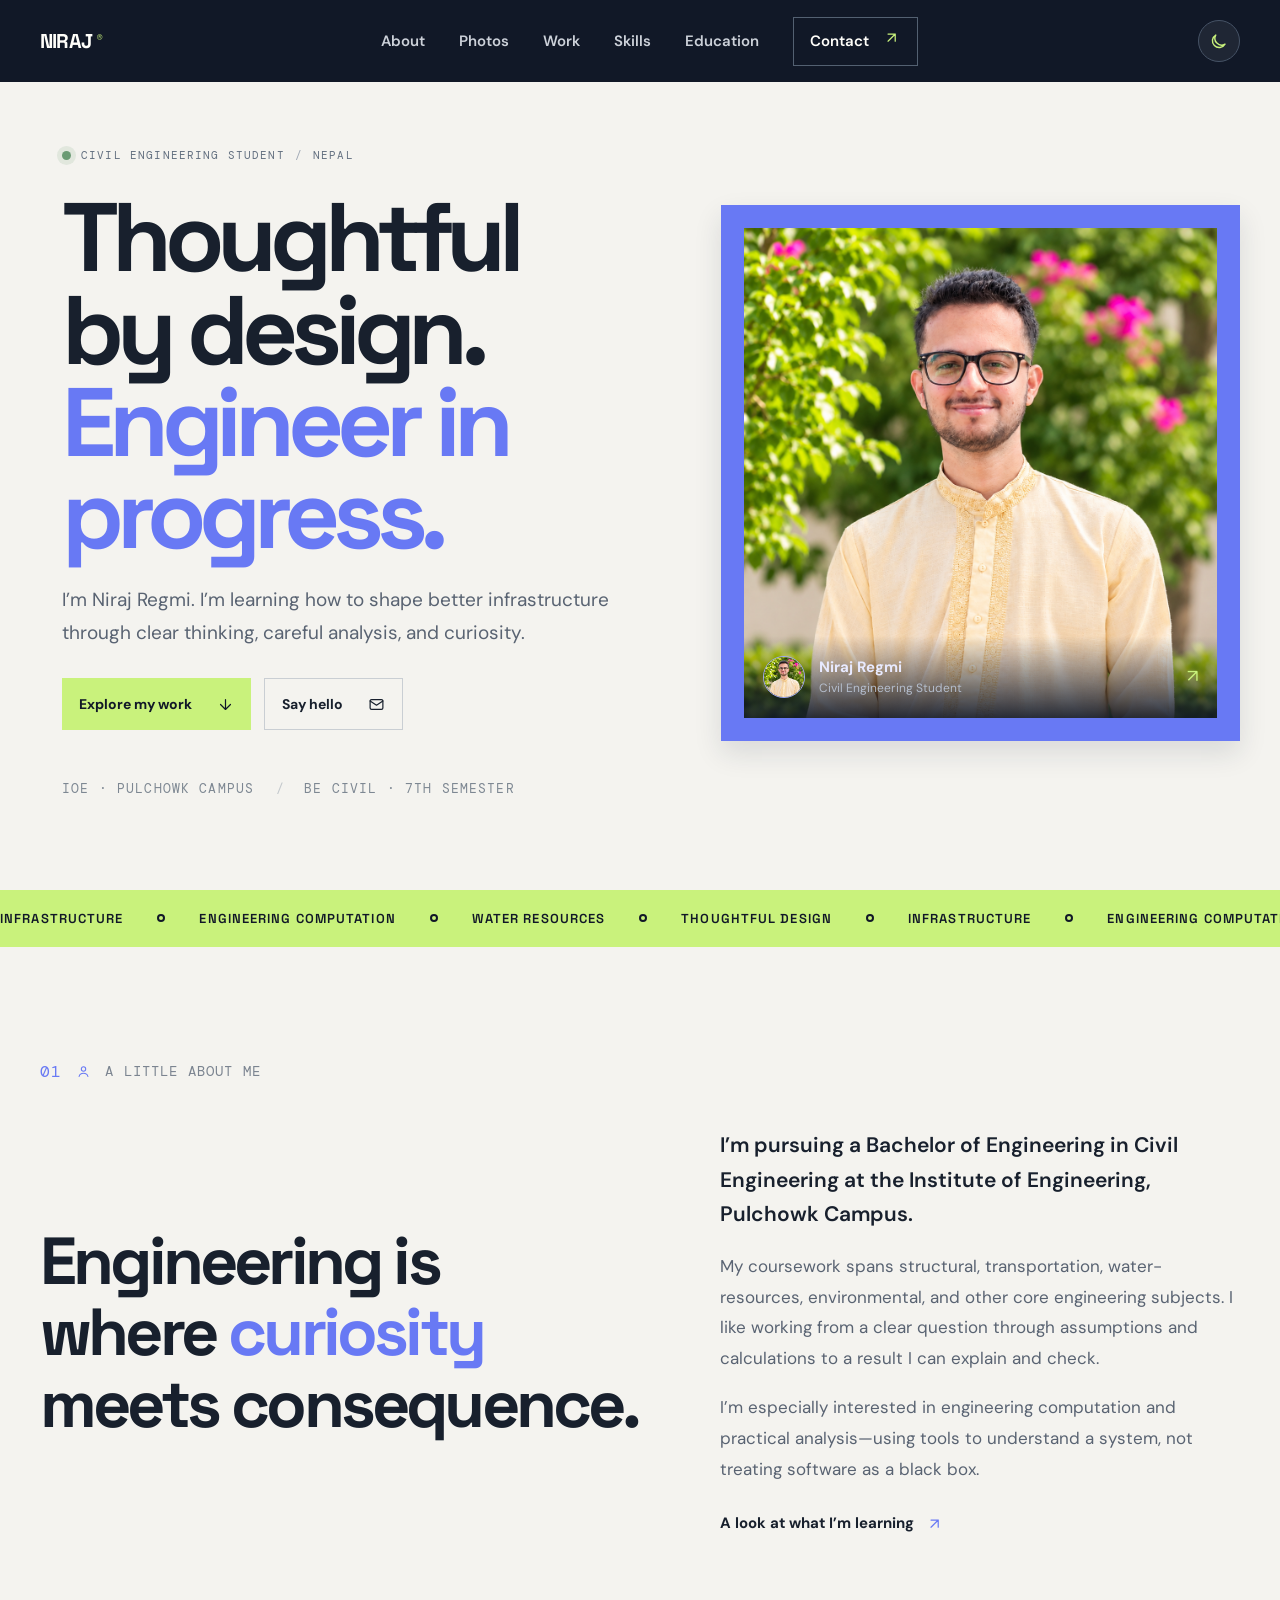
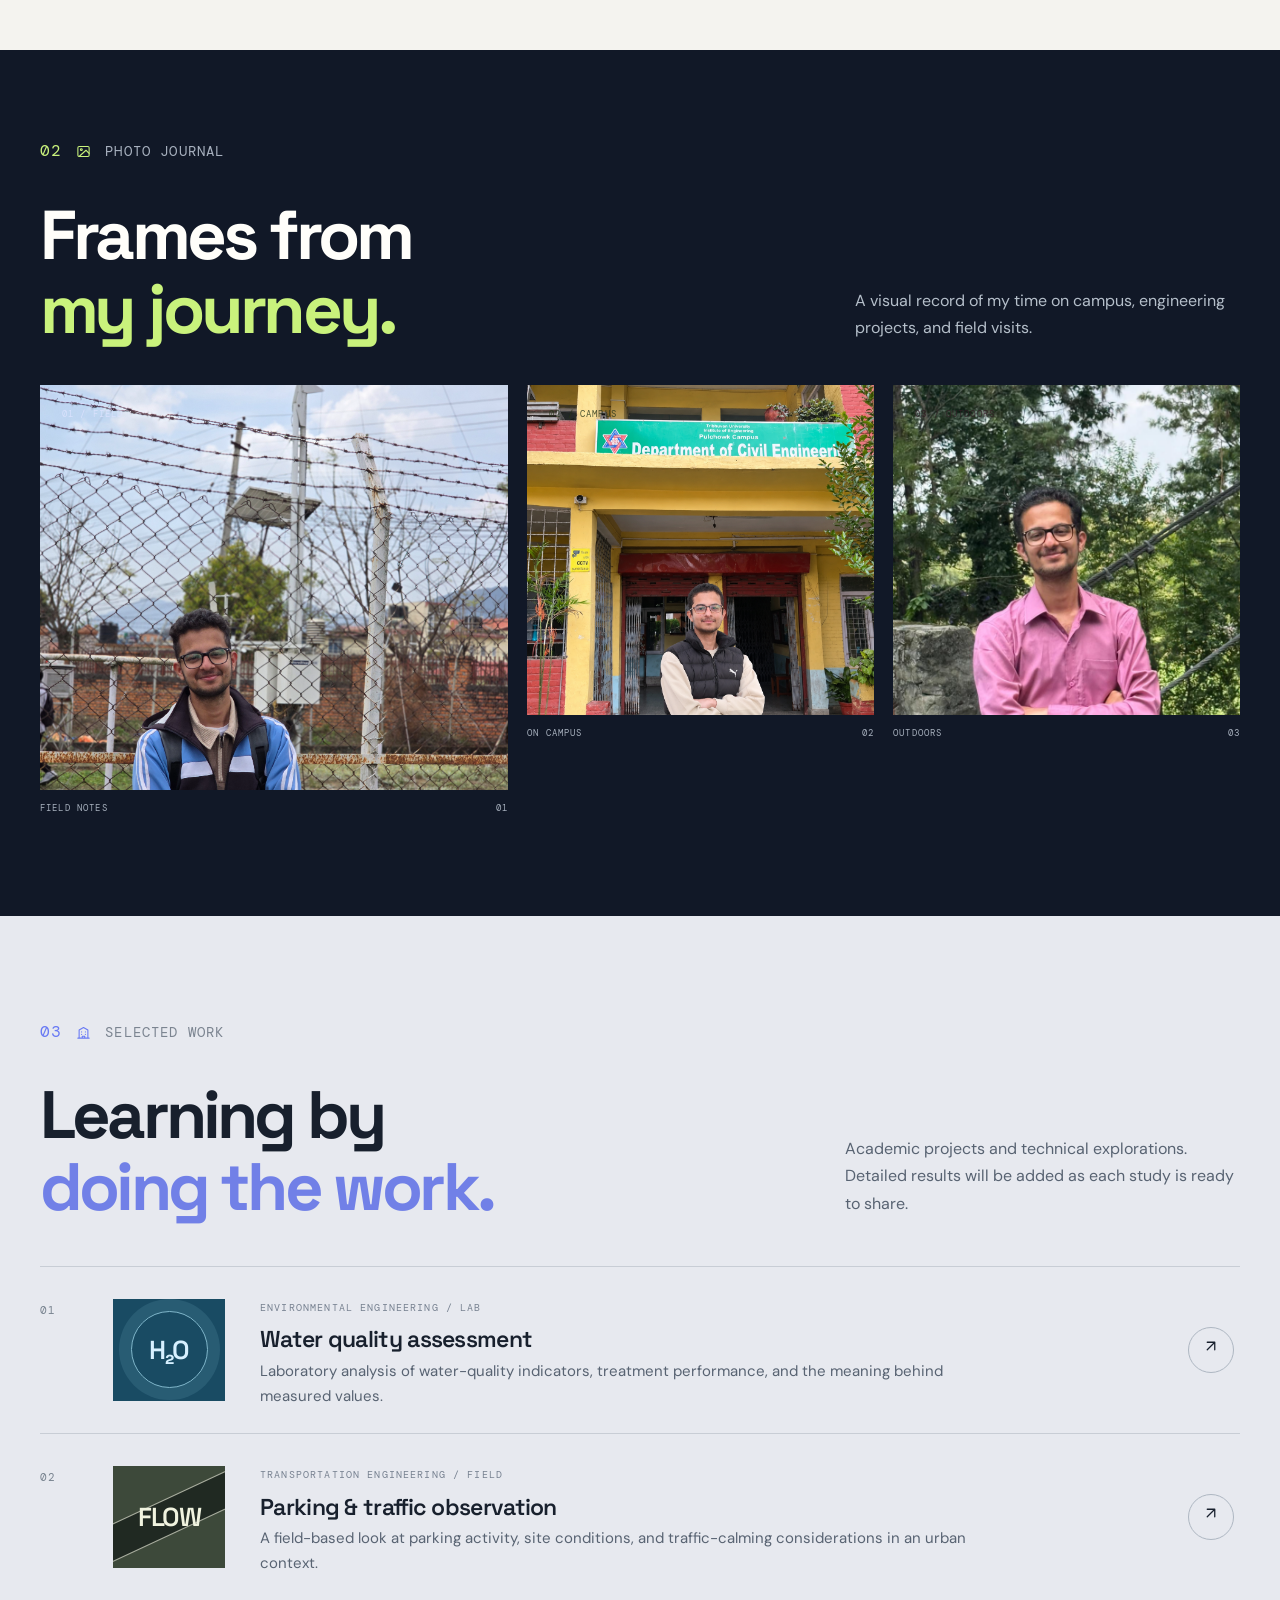
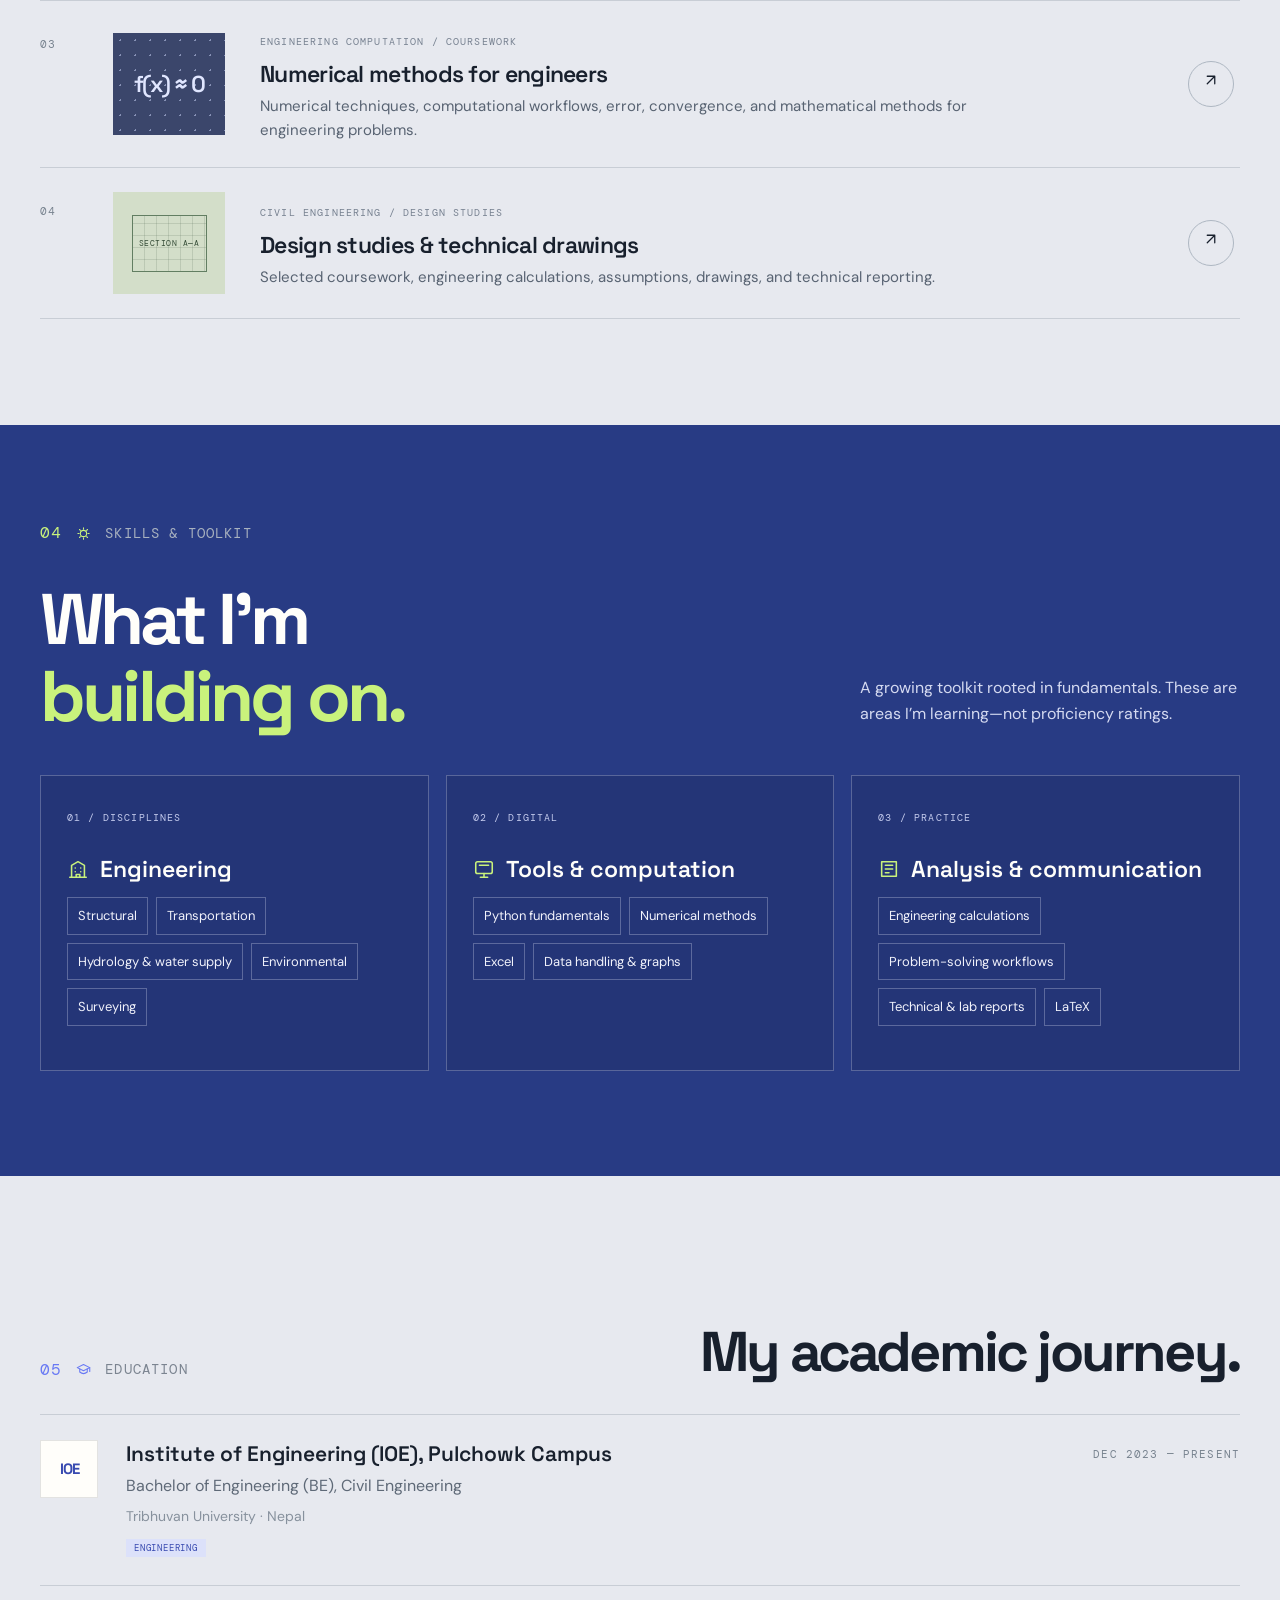
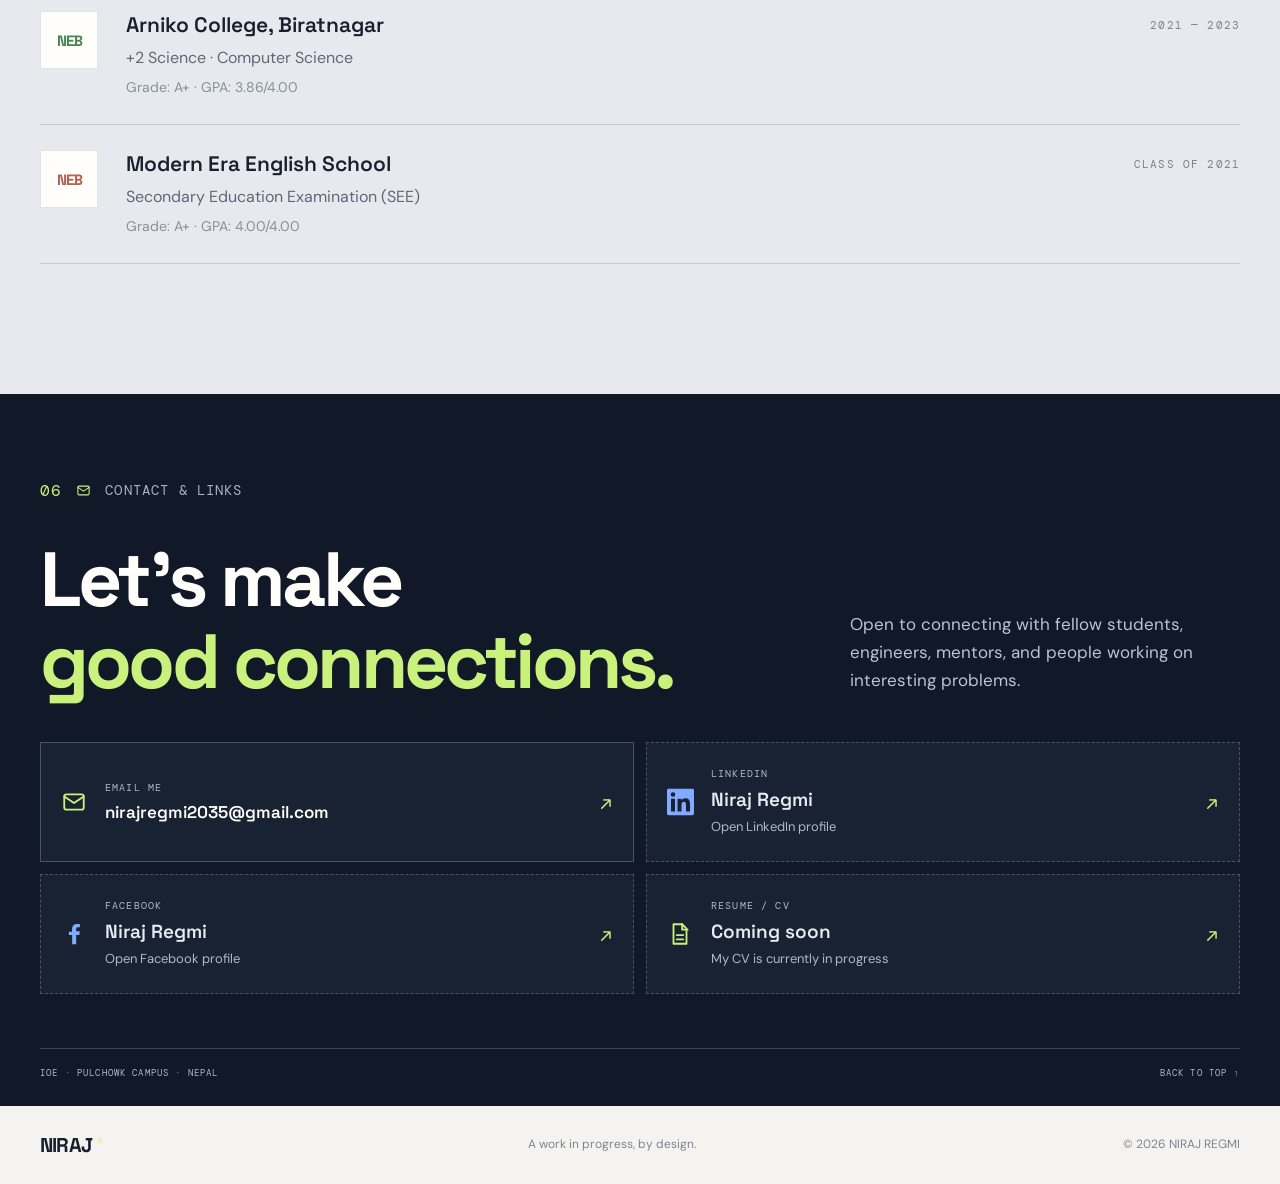
==== commit 44ca09f5: "arrow head change" ====
--- a/index.html
+++ b/index.html
@@ -237,22 +237,23 @@
         <div class="contact-grid">
           <a class="contact-card email-card" href="mailto:nirajregmi2035@gmail.com">
             <svg class="ui-icon contact-icon" viewBox="0 0 24 24" aria-hidden="true" focusable="false"><rect x="3" y="5" width="18" height="14" rx="2"/><path d="m3 7 9 6 9-6"/></svg>
-            <span class="contact-kind">EMAIL ME</span><strong>nirajregmi2035@gmail.com</strong><span class="contact-arrow" aria-hidden="true">↗</span>
+            <span class="contact-kind">EMAIL ME</span><strong>nirajregmi2035@gmail.com</strong>
+            <span class="contact-arrow" aria-hidden="true">↗</span>
           </a>
           <a class="contact-card link-slot" data-profile-link="linkedin" aria-disabled="true">
             <svg class="ui-icon ui-icon-filled contact-icon contact-icon-linkedin" viewBox="0 0 24 24" aria-hidden="true" focusable="false"><path d="M20.45 20.45h-3.56v-5.57c0-1.33-.02-3.04-1.85-3.04-1.85 0-2.13 1.44-2.13 2.94v5.67H9.35V9h3.42v1.56h.05c.48-.9 1.64-1.85 3.38-1.85 3.61 0 4.28 2.37 4.28 5.46v6.28ZM5.34 7.43a2.06 2.06 0 1 1 0-4.12 2.06 2.06 0 0 1 0 4.12ZM7.12 20.45H3.56V9h3.56v11.45ZM22.22 0H1.77C.79 0 0 .77 0 1.72v20.56C0 23.23.79 24 1.77 24h20.44c.98 0 1.78-.77 1.78-1.72V1.72C24 .77 23.2 0 22.22 0Z"/></svg>
             <span class="contact-kind">LINKEDIN</span><strong>Niraj Regmi</strong><small>Open LinkedIn profile</small>
-            <span class="contact-arrow" aria-hidden="true"><svg class="ui-icon" viewBox="0 0 24 24" focusable="false"><path d="M7 17 17 7M7 7h10v10"/></svg></span>
+            <span class="contact-arrow" aria-hidden="true">↗</span>
           </a>
           <a class="contact-card link-slot" data-profile-link="facebook" aria-disabled="true">
             <svg class="ui-icon ui-icon-filled contact-icon contact-icon-facebook" viewBox="0 0 24 24" aria-hidden="true" focusable="false"><path d="M13.5 21v-8.2h2.8l.4-3.2h-3.2V7.5c0-.9.3-1.5 1.6-1.5h1.7V3.1c-.3 0-1.4-.1-2.6-.1-2.6 0-4.4 1.6-4.4 4.5V9.9H7v3h2.9V21h3.6Z"/></svg>
             <span class="contact-kind">FACEBOOK</span><strong>Niraj Regmi</strong><small>Open Facebook profile</small>
-            <span class="contact-arrow" aria-hidden="true"><svg class="ui-icon" viewBox="0 0 24 24" focusable="false"><path d="M7 17 17 7M7 7h10v10"/></svg></span>
+            <span class="contact-arrow" aria-hidden="true">↗</span>
           </a>
           <a class="contact-card link-slot" data-profile-link="resume" aria-disabled="true">
             <svg class="ui-icon contact-icon" viewBox="0 0 24 24" aria-hidden="true" focusable="false"><path d="M6 3h8l4 4v14H6z"/><path d="M14 3v5h5M9 13h6m-6 4h6"/></svg>
             <span class="contact-kind">RESUME / CV</span><strong>Coming soon</strong><small>My CV is currently in progress</small>
-            <span class="contact-arrow" aria-hidden="true"><svg class="ui-icon" viewBox="0 0 24 24" focusable="false"><path d="M7 17 17 7M7 7h10v10"/></svg></span>
+            <span class="contact-arrow" aria-hidden="true">↗</span>
           </a>
         </div>
         <div class="contact-bottom"><span>IOE · PULCHOWK CAMPUS · NEPAL</span><a href="#top">BACK TO TOP ↑</a></div>
--- a/style.css
+++ b/style.css
@@ -231,8 +231,7 @@
 .link-slot strong { color: #e8ebf0; }
 .link-slot[aria-disabled="true"] { cursor: default; }
 .link-slot:not([aria-disabled="true"]):hover { border-color: var(--lime); background: #202e40; }
-.contact-arrow { position: absolute; top: 50%; right: 21px; display: flex; color: var(--lime); transform: translateY(-50%); }
-.contact-arrow .ui-icon { width: 20px; height: 20px; }
+.contact-arrow { position: absolute; top: 50%; right: 21px; color: var(--lime); font: 20px/1 var(--display); transform: translateY(-50%); }
 .contact-bottom { display: flex; justify-content: space-between; margin-top: 54px; padding-top: 17px; border-top: 1px solid #3a4655; color: #aeb9c8; font-size: 9px; }
 .contact-bottom a:hover { color: var(--lime); }
 .footer { display: flex; min-height: 78px; align-items: center; justify-content: space-between; gap: 15px; color: #7b8592; font-size: 12px; }
